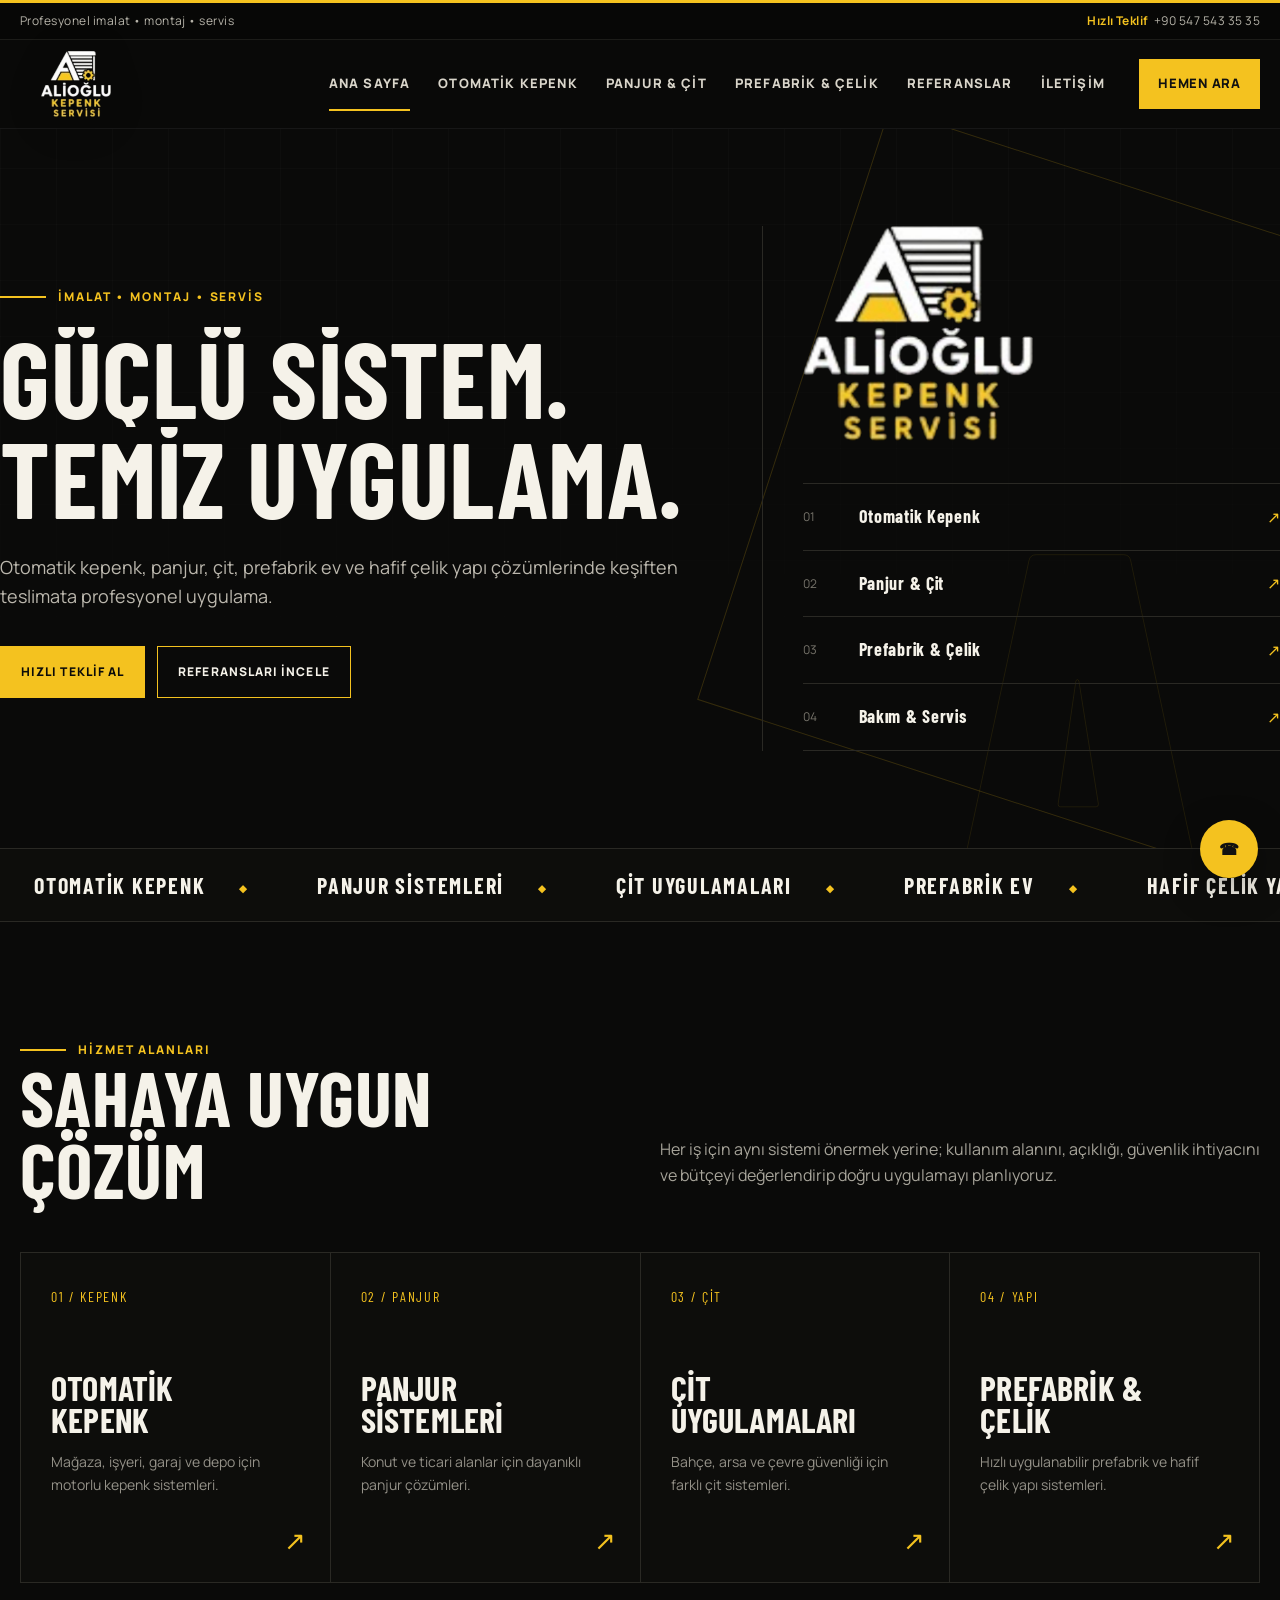
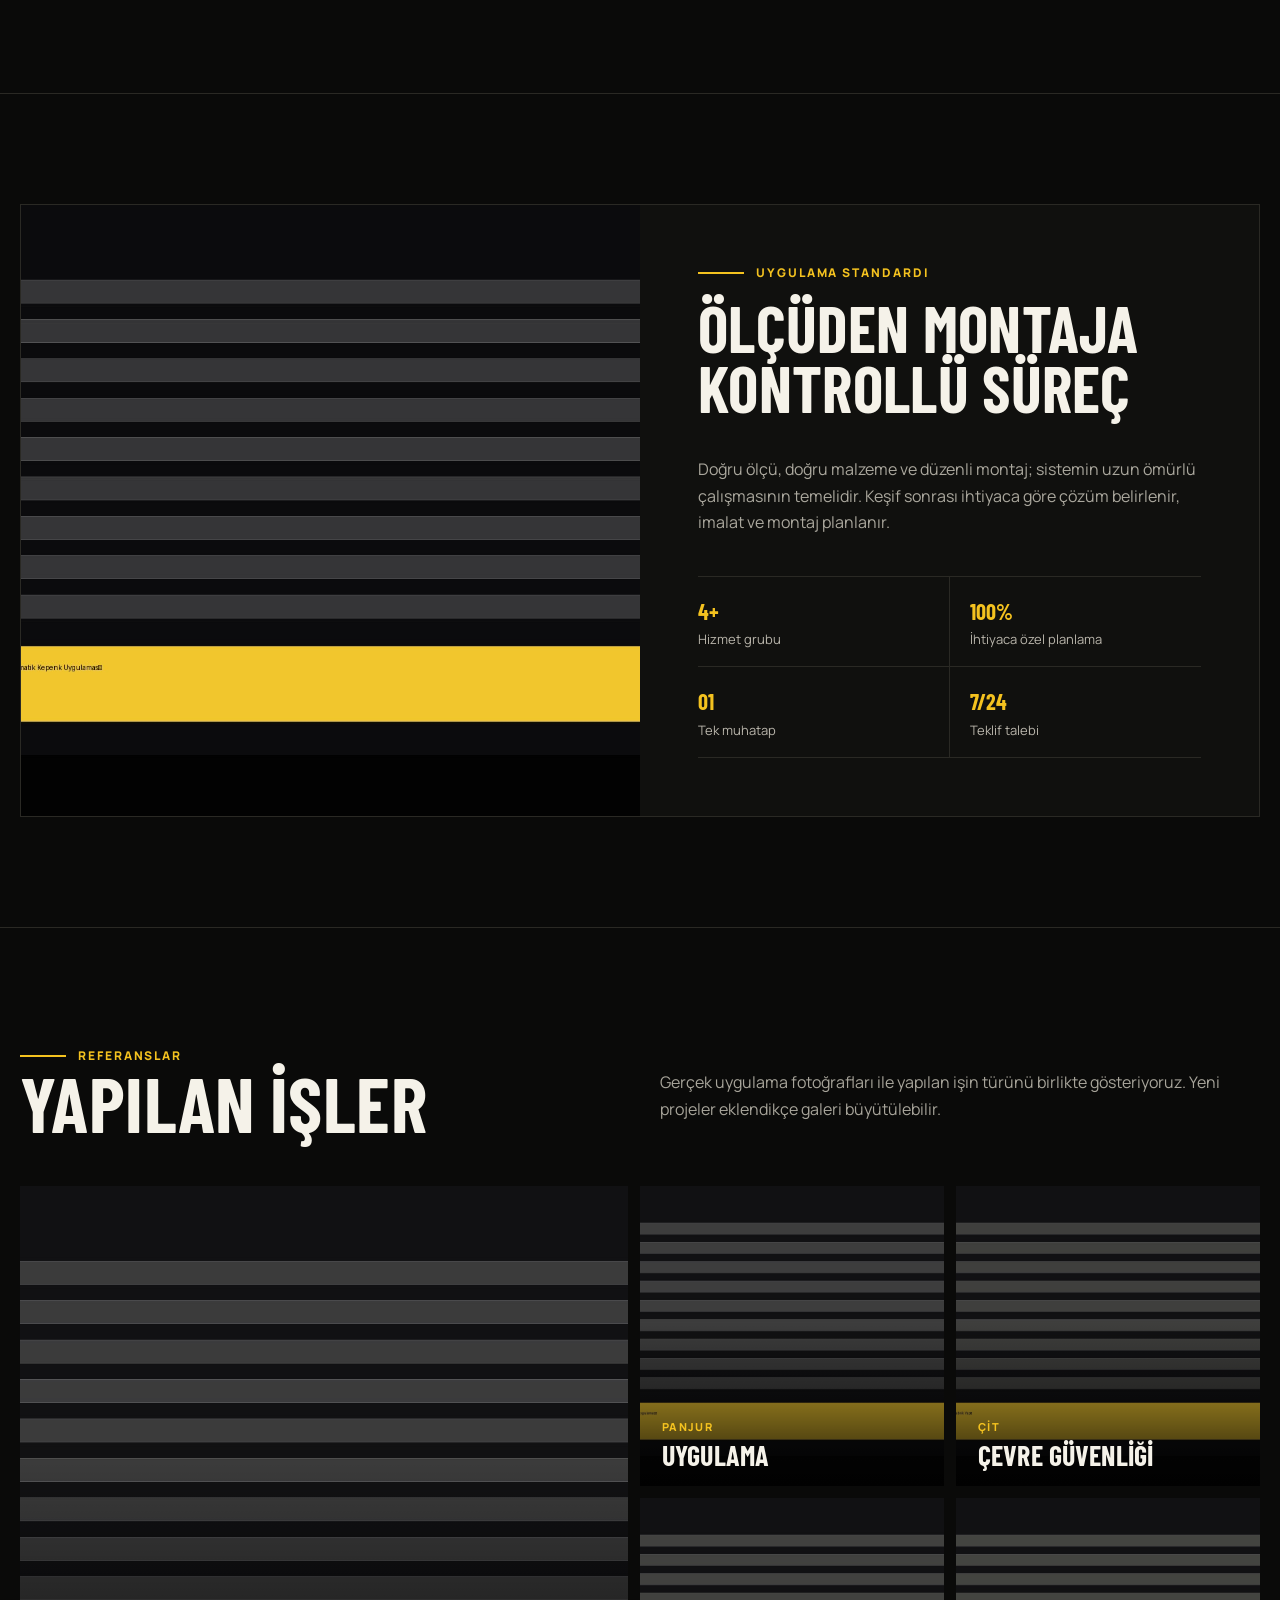
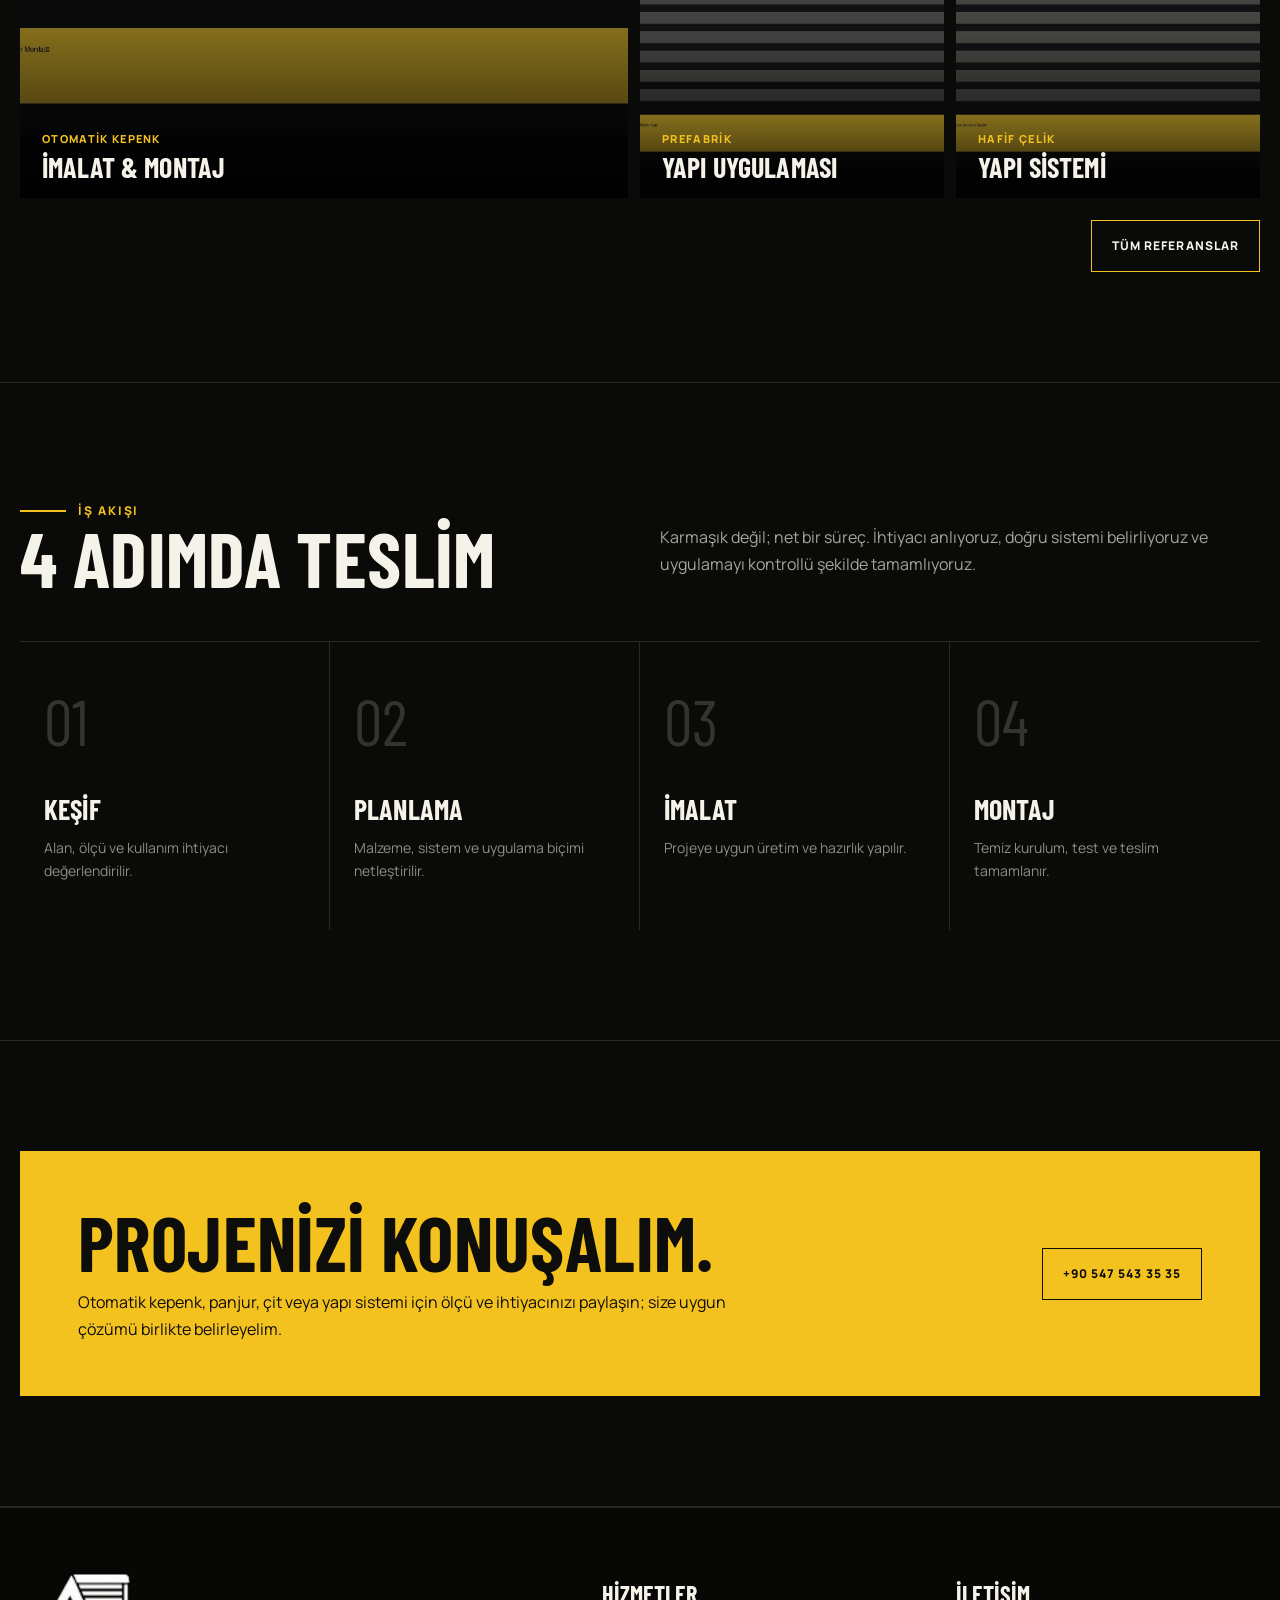
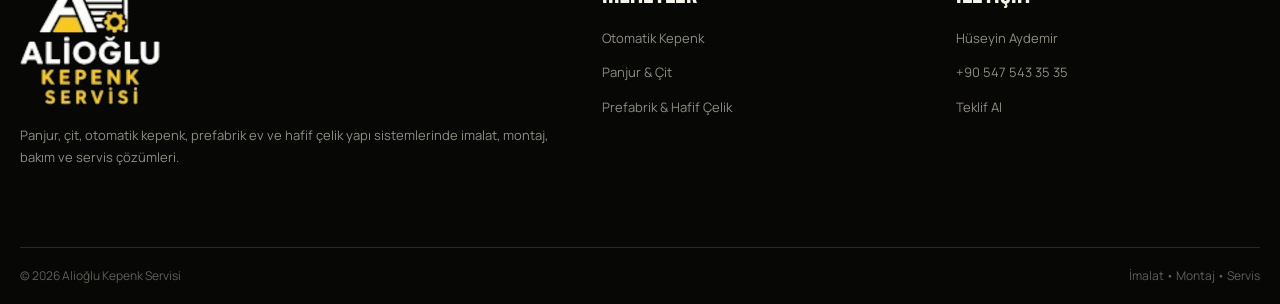
==== index.html @ 64240332 "Add files via upload" ====
<!doctype html><html lang="tr"><head><meta charset="utf-8"><meta name="viewport" content="width=device-width,initial-scale=1"><meta name="robots" content="index,follow,max-image-preview:large"><meta name="theme-color" content="#0a0a09"><link rel="stylesheet" href="assets/css/style.css"><title>Alioğlu Kepenk Servisi | Otomatik Kepenk, Panjur, Çit, Prefabrik & Çelik</title><meta name="description" content="Otomatik kepenk, panjur, çit, prefabrik ev ve hafif çelik yapı sistemlerinde imalat, montaj, servis ve bakım. Hızlı teklif: +90 547 543 35 35."><link rel="canonical" href="https://alanadiniz.com/"><script type="application/ld+json">{"@context":"https://schema.org","@type":"LocalBusiness","name":"Alioğlu Kepenk Servisi","telephone":"+90 547 543 35 35","founder":"Hüseyin Aydemir","url":"https://alanadiniz.com/","areaServed":"Türkiye","serviceType":["Otomatik kepenk imalat ve montaj","Panjur imalat ve montaj","Çit sistemleri","Prefabrik ev","Hafif çelik yapı sistemleri"]}</script></head><body><div class="topline"></div><div class="topbar"><div class="container"><span>Profesyonel imalat • montaj • servis</span><span><strong>Hızlı Teklif</strong> &nbsp;+90 547 543 35 35</span></div></div><header><div class="container nav"><a class="brand" href="index.html"><img src="assets/images/logo.png" alt="Alioğlu Kepenk Servisi"></a><nav class="navlinks"><a href="index.html">Ana Sayfa</a><a href="otomatik-kepenk.html">Otomatik Kepenk</a><a href="panjur-cit.html">Panjur & Çit</a><a href="prefabrik-celik.html">Prefabrik & Çelik</a><a href="referanslar.html">Referanslar</a><a href="iletisim.html">İletişim</a></nav><a class="nav-cta" href="tel:+905475433535">Hemen Ara</a><button class="menuBtn" aria-label="Menüyü aç">☰</button></div></header><main><section class="hero"><div class="big-a">A</div><div class="container hero-grid"><div><span class="kicker">İmalat • Montaj • Servis</span><h1><span class="line"><span>Güçlü Sistem.</span></span><span class="line"><span>Temiz Uygulama.</span></span></h1><p>Otomatik kepenk, panjur, çit, prefabrik ev ve hafif çelik yapı çözümlerinde keşiften teslimata profesyonel uygulama.</p><div class="hero-actions"><a class="btn primary" href="tel:+905475433535">Hızlı Teklif Al</a><a class="btn secondary" href="referanslar.html">Referansları İncele</a></div></div><aside class="hero-panel reveal-left"><img src="assets/images/logo.png" alt="Alioğlu Kepenk Servisi logo"><div class="service-line"><span>01</span><b>Otomatik Kepenk</b><i>↗</i></div><div class="service-line"><span>02</span><b>Panjur & Çit</b><i>↗</i></div><div class="service-line"><span>03</span><b>Prefabrik & Çelik</b><i>↗</i></div><div class="service-line"><span>04</span><b>Bakım & Servis</b><i>↗</i></div></aside></div></section><div class="marquee"><div class="marquee-track"><span>Otomatik Kepenk</span><span>Panjur Sistemleri</span><span>Çit Uygulamaları</span><span>Prefabrik Ev</span><span>Hafif Çelik Yapı</span><span>Montaj & Servis</span><span>Otomatik Kepenk</span><span>Panjur Sistemleri</span><span>Çit Uygulamaları</span><span>Prefabrik Ev</span><span>Hafif Çelik Yapı</span><span>Montaj & Servis</span></div></div>
<section class="section"><div class="container"><div class="section-head reveal"><div><span class="kicker">Hizmet Alanları</span><h2 class="section-title">Sahaya Uygun Çözüm</h2></div><p class="section-copy">Her iş için aynı sistemi önermek yerine; kullanım alanını, açıklığı, güvenlik ihtiyacını ve bütçeyi değerlendirip doğru uygulamayı planlıyoruz.</p></div><div class="services-grid reveal"><a class="service-card" href="otomatik-kepenk.html"><span class="idx">01 / KEPENK</span><h3>Otomatik Kepenk</h3><p>Mağaza, işyeri, garaj ve depo için motorlu kepenk sistemleri.</p><span class="arrow">↗</span></a><a class="service-card" href="panjur-cit.html"><span class="idx">02 / PANJUR</span><h3>Panjur Sistemleri</h3><p>Konut ve ticari alanlar için dayanıklı panjur çözümleri.</p><span class="arrow">↗</span></a><a class="service-card" href="panjur-cit.html"><span class="idx">03 / ÇİT</span><h3>Çit Uygulamaları</h3><p>Bahçe, arsa ve çevre güvenliği için farklı çit sistemleri.</p><span class="arrow">↗</span></a><a class="service-card" href="prefabrik-celik.html"><span class="idx">04 / YAPI</span><h3>Prefabrik & Çelik</h3><p>Hızlı uygulanabilir prefabrik ve hafif çelik yapı sistemleri.</p><span class="arrow">↗</span></a></div></div></section>
<section class="section"><div class="container"><div class="editorial reveal"><div class="media"><img src="assets/images/referans-1.jpg" alt="Otomatik kepenk uygulaması"></div><div class="copy"><span class="kicker">Uygulama Standardı</span><h2>Ölçüden Montaja Kontrollü Süreç</h2><p>Doğru ölçü, doğru malzeme ve düzenli montaj; sistemin uzun ömürlü çalışmasının temelidir. Keşif sonrası ihtiyaca göre çözüm belirlenir, imalat ve montaj planlanır.</p><div class="specs"><div class="spec"><b data-count="4" data-suffix="+">0</b>Hizmet grubu</div><div class="spec"><b data-count="100" data-suffix="%">0</b>İhtiyaca özel planlama</div><div class="spec"><b>01</b>Tek muhatap</div><div class="spec"><b>7/24</b>Teklif talebi</div></div></div></div></div></section>
<section class="section"><div class="container"><div class="section-head reveal"><div><span class="kicker">Referanslar</span><h2 class="section-title">Yapılan İşler</h2></div><p class="section-copy">Gerçek uygulama fotoğrafları ile yapılan işin türünü birlikte gösteriyoruz. Yeni projeler eklendikçe galeri büyütülebilir.</p></div><div class="refs reveal"><a class="ref" href="referanslar.html"><img src="assets/images/referans-2.jpg" alt="Kepenk montaj referansı"><div class="ref-meta"><small>Otomatik Kepenk</small><h3>İmalat & Montaj</h3></div></a><a class="ref" href="referanslar.html"><img src="assets/images/referans-3.jpg" alt="Panjur referansı"><div class="ref-meta"><small>Panjur</small><h3>Uygulama</h3></div></a><a class="ref" href="referanslar.html"><img src="assets/images/referans-4.jpg" alt="Çit referansı"><div class="ref-meta"><small>Çit</small><h3>Çevre Güvenliği</h3></div></a><a class="ref" href="referanslar.html"><img src="assets/images/referans-5.jpg" alt="Prefabrik referansı"><div class="ref-meta"><small>Prefabrik</small><h3>Yapı Uygulaması</h3></div></a><a class="ref" href="referanslar.html"><img src="assets/images/referans-6.jpg" alt="Hafif çelik referansı"><div class="ref-meta"><small>Hafif Çelik</small><h3>Yapı Sistemi</h3></div></a></div><div class="refs-all"><a class="btn secondary" href="referanslar.html">Tüm Referanslar</a></div></div></section>
<section class="section"><div class="container"><div class="section-head reveal"><div><span class="kicker">İş Akışı</span><h2 class="section-title">4 Adımda Teslim</h2></div><p class="section-copy">Karmaşık değil; net bir süreç. İhtiyacı anlıyoruz, doğru sistemi belirliyoruz ve uygulamayı kontrollü şekilde tamamlıyoruz.</p></div><div class="process reveal"><div class="step"><div class="no">01</div><h3>Keşif</h3><p>Alan, ölçü ve kullanım ihtiyacı değerlendirilir.</p></div><div class="step"><div class="no">02</div><h3>Planlama</h3><p>Malzeme, sistem ve uygulama biçimi netleştirilir.</p></div><div class="step"><div class="no">03</div><h3>İmalat</h3><p>Projeye uygun üretim ve hazırlık yapılır.</p></div><div class="step"><div class="no">04</div><h3>Montaj</h3><p>Temiz kurulum, test ve teslim tamamlanır.</p></div></div></div></section>
<section class="section"><div class="container"><div class="cta-band reveal"><div><h2>Projenizi Konuşalım.</h2><p>Otomatik kepenk, panjur, çit veya yapı sistemi için ölçü ve ihtiyacınızı paylaşın; size uygun çözümü birlikte belirleyelim.</p></div><a class="btn" href="tel:+905475433535">+90 547 543 35 35</a></div></div></section></main><a class="floating-call" href="tel:+905475433535" aria-label="Telefon et">☎</a><footer><div class="container footer-main"><div><img class="footer-logo" src="assets/images/logo.png" alt="Alioğlu Kepenk Servisi"><p>Panjur, çit, otomatik kepenk, prefabrik ev ve hafif çelik yapı sistemlerinde imalat, montaj, bakım ve servis çözümleri.</p></div><div><h4>Hizmetler</h4><p><a href="otomatik-kepenk.html">Otomatik Kepenk</a></p><p><a href="panjur-cit.html">Panjur & Çit</a></p><p><a href="prefabrik-celik.html">Prefabrik & Hafif Çelik</a></p></div><div><h4>İletişim</h4><p>Hüseyin Aydemir</p><p><a href="tel:+905475433535">+90 547 543 35 35</a></p><p><a href="iletisim.html">Teklif Al</a></p></div></div><div class="container copyright"><span>© 2026 Alioğlu Kepenk Servisi</span><span>İmalat • Montaj • Servis</span></div></footer><script src="assets/js/main.js"></script></body></html>
---- assets/css/style.css ----
@import url('https://fonts.googleapis.com/css2?family=Barlow+Condensed:wght@500;600;700;800&family=Manrope:wght@400;500;600;700;800&display=swap');
:root{--bg:#0a0a09;--bg2:#11110f;--card:#151513;--ink:#f5f2e9;--muted:#a7a49a;--line:#2a2924;--yellow:#f4c21f;--yellow2:#ffd64c;--max:1240px;--font:'Manrope',sans-serif;--display:'Barlow Condensed',sans-serif}
*{box-sizing:border-box}html{scroll-behavior:smooth}body{margin:0;background:var(--bg);color:var(--ink);font-family:var(--font);line-height:1.65;overflow-x:hidden}body:before{content:"";position:fixed;inset:0;pointer-events:none;z-index:-2;background-image:linear-gradient(rgba(255,255,255,.025) 1px,transparent 1px),linear-gradient(90deg,rgba(255,255,255,.025) 1px,transparent 1px);background-size:56px 56px;mask-image:linear-gradient(to bottom,black,transparent 85%)}
a{color:inherit;text-decoration:none}img{display:block;max-width:100%}.container{width:min(var(--max),calc(100% - 40px));margin:auto}.topline{height:3px;background:var(--yellow)}.topbar{background:#070706;border-bottom:1px solid #1c1c19;color:#b7b4aa;font-size:12px;letter-spacing:.04em}.topbar .container{display:flex;justify-content:space-between;gap:20px;padding:8px 0}.topbar strong{color:var(--yellow)}
header{position:sticky;top:0;z-index:50;background:rgba(10,10,9,.94);backdrop-filter:blur(14px);border-bottom:1px solid rgba(255,255,255,.06)}.nav{height:88px;display:flex;align-items:center;gap:34px}.brand{margin-right:auto}.brand img{width:112px;height:66px;object-fit:contain;filter:drop-shadow(0 8px 18px rgba(0,0,0,.35))}.navlinks{display:flex;align-items:center;gap:28px}.navlinks a{font-size:13px;font-weight:800;text-transform:uppercase;letter-spacing:.09em;color:#d9d5ca;position:relative;padding:34px 0}.navlinks a:after{content:"";position:absolute;left:0;right:100%;bottom:18px;height:2px;background:var(--yellow);transition:.25s}.navlinks a:hover:after,.navlinks a.active:after{right:0}.nav-cta{border:1px solid var(--yellow);color:#111;background:var(--yellow);padding:13px 18px;font-weight:800;font-size:13px;letter-spacing:.06em;text-transform:uppercase;transition:.25s}.nav-cta:hover{background:transparent;color:var(--yellow)}.menuBtn{display:none;border:1px solid #34332e;background:#111;color:white;width:44px;height:44px;font-size:22px}
.hero{position:relative;min-height:720px;display:flex;align-items:center;border-bottom:1px solid var(--line);overflow:hidden}.hero:after{content:"";position:absolute;right:-120px;top:60px;width:620px;height:620px;border:1px solid rgba(244,194,31,.18);transform:rotate(18deg);z-index:-1}.hero .big-a{position:absolute;right:5%;bottom:-70px;font-family:var(--display);font-size:min(42vw,620px);font-weight:800;line-height:.75;color:transparent;-webkit-text-stroke:1px rgba(244,194,31,.09);z-index:-2;user-select:none}.hero-grid{display:grid;grid-template-columns:1.15fr .85fr;gap:60px;align-items:center;width:100%;padding:92px 0}.kicker{display:inline-flex;align-items:center;gap:12px;color:var(--yellow);font-size:12px;font-weight:800;text-transform:uppercase;letter-spacing:.16em}.kicker:before{content:"";width:46px;height:2px;background:var(--yellow)}h1,h2,h3{font-family:var(--display);text-transform:uppercase;margin:0;line-height:.94;letter-spacing:.005em}h1{font-size:clamp(64px,8.3vw,124px);max-width:900px;margin:20px 0 26px}.hero p{max-width:720px;color:#bbb7ad;font-size:18px;margin:0}.hero-actions{display:flex;gap:12px;flex-wrap:wrap;margin-top:34px}.btn{display:inline-flex;align-items:center;justify-content:center;gap:10px;padding:15px 20px;border:1px solid var(--yellow);font-size:12px;font-weight:800;letter-spacing:.09em;text-transform:uppercase;transition:.25s}.btn.primary{background:var(--yellow);color:#0b0b09}.btn.primary:hover{background:var(--yellow2);transform:translateY(-2px)}.btn.secondary:hover{background:#1b1b18}.hero-panel{border-left:1px solid var(--line);padding-left:40px}.hero-panel img{width:230px;margin-bottom:42px}.service-line{display:grid;grid-template-columns:42px 1fr auto;align-items:center;gap:14px;padding:18px 0;border-top:1px solid var(--line)}.service-line:last-child{border-bottom:1px solid var(--line)}.service-line b{font-family:var(--display);font-size:18px;letter-spacing:.04em}.service-line span{color:#77746b;font-size:12px}.service-line i{font-style:normal;color:var(--yellow)}
.marquee{overflow:hidden;border-bottom:1px solid var(--line);background:#0d0d0b}.marquee-track{display:flex;width:max-content;animation:marquee 28s linear infinite}.marquee span{font-family:var(--display);font-size:22px;font-weight:700;text-transform:uppercase;letter-spacing:.08em;padding:18px 34px;white-space:nowrap}.marquee span:after{content:"◆";color:var(--yellow);margin-left:34px;font-size:10px;vertical-align:middle}@keyframes marquee{to{transform:translateX(-50%)}}
.section{padding:110px 0;border-bottom:1px solid var(--line)}.section-head{display:grid;grid-template-columns:.8fr 1.2fr;gap:40px;align-items:end;margin-bottom:48px}.section-title{font-size:clamp(48px,6vw,82px)}.section-copy{color:var(--muted);max-width:600px;margin-left:auto}.services-grid{display:grid;grid-template-columns:repeat(4,1fr);border-top:1px solid var(--line);border-left:1px solid var(--line)}.service-card{min-height:330px;padding:30px;border-right:1px solid var(--line);border-bottom:1px solid var(--line);position:relative;overflow:hidden;transition:.28s;background:#0d0d0b}.service-card:hover{background:#12120f}.service-card .idx{font-family:var(--display);font-size:14px;color:var(--yellow);letter-spacing:.12em}.service-card h3{font-size:34px;margin-top:62px;max-width:220px}.service-card p{color:#949188;font-size:14px}.service-card .arrow{position:absolute;right:24px;bottom:20px;font-size:26px;color:var(--yellow);transition:.25s}.service-card:hover .arrow{transform:translate(5px,-5px)}
.editorial{display:grid;grid-template-columns:1fr 1fr;gap:0;border:1px solid var(--line)}.editorial .media{min-height:560px;position:relative;overflow:hidden}.editorial .media img{width:100%;height:100%;object-fit:cover;filter:grayscale(.15) contrast(1.05);transition:.6s}.editorial:hover .media img{transform:scale(1.025)}.editorial .copy{padding:58px;display:flex;flex-direction:column;justify-content:center;background:#10100e}.editorial .copy h2{font-size:clamp(48px,5vw,76px);margin:15px 0 22px}.editorial .copy p{color:#aaa79d}.specs{display:grid;grid-template-columns:1fr 1fr;gap:0;border-top:1px solid var(--line);margin-top:24px}.spec{padding:16px 0;border-bottom:1px solid var(--line);font-size:13px;color:#b9b5ab}.spec:nth-child(odd){border-right:1px solid var(--line);padding-right:20px}.spec:nth-child(even){padding-left:20px}.spec b{color:var(--yellow);display:block;font-family:var(--display);font-size:22px}
.refs{display:grid;grid-template-columns:2fr 1fr 1fr;grid-template-rows:300px 300px;gap:12px}.ref{position:relative;overflow:hidden;background:#151513}.ref:first-child{grid-row:1/3}.ref img{width:100%;height:100%;object-fit:cover;transition:.6s;filter:saturate(.85)}.ref:hover img{transform:scale(1.04)}.ref:after{content:"";position:absolute;inset:45% 0 0;background:linear-gradient(transparent,rgba(0,0,0,.88))}.ref-meta{position:absolute;left:22px;right:22px;bottom:18px;z-index:2}.ref-meta small{color:var(--yellow);font-size:11px;font-weight:800;letter-spacing:.12em;text-transform:uppercase}.ref-meta h3{font-size:28px;margin-top:4px}.refs-all{margin-top:22px;display:flex;justify-content:flex-end}.process{display:grid;grid-template-columns:repeat(4,1fr);border-top:1px solid var(--line)}.step{padding:26px 24px 34px;border-right:1px solid var(--line)}.step:last-child{border-right:0}.step .no{font-family:var(--display);font-size:64px;color:#34332e}.step h3{font-size:28px;margin:22px 0 10px}.step p{color:#8f8c83;font-size:14px}.cta-band{display:grid;grid-template-columns:1.3fr .7fr;gap:30px;align-items:center;background:var(--yellow);color:#0d0d0b;padding:54px 58px}.cta-band h2{font-size:clamp(48px,6vw,82px)}.cta-band p{margin:12px 0 0;max-width:680px}.cta-band .btn{justify-self:end;border-color:#0d0d0b}
.page-hero{padding:100px 0 70px;border-bottom:1px solid var(--line);position:relative;overflow:hidden}.page-hero:after{content:"";position:absolute;width:380px;height:380px;border:1px solid rgba(244,194,31,.18);right:-80px;top:-120px;transform:rotate(25deg)}.breadcrumbs{font-size:12px;color:#76736a;text-transform:uppercase;letter-spacing:.1em}.breadcrumbs span{color:var(--yellow)}.page-hero h1{font-size:clamp(58px,8vw,110px);margin:20px 0}.page-hero p{max-width:780px;color:#aaa69c;font-size:18px}.content-grid{display:grid;grid-template-columns:.7fr 1.3fr;gap:70px}.side-title{position:sticky;top:130px;align-self:start}.side-title h2{font-size:54px}.article h2{font-size:48px;margin:0 0 16px}.article h3{font-size:30px;margin:42px 0 10px}.article p,.article li{color:#aaa69c}.article ul{padding-left:20px}.feature-grid{display:grid;grid-template-columns:repeat(3,1fr);gap:12px;margin-top:34px}.feature{border:1px solid var(--line);padding:24px;min-height:180px;background:#0f0f0d}.feature b{display:block;font-family:var(--display);font-size:28px;margin-bottom:10px}.feature span{color:#939087;font-size:14px}.faq{border-top:1px solid var(--line);margin-top:42px}.faq details{border-bottom:1px solid var(--line);padding:18px 0}.faq summary{cursor:pointer;font-weight:800}.faq p{margin-bottom:4px}.gallery-grid{display:grid;grid-template-columns:repeat(3,1fr);gap:14px}.gallery-card{border:1px solid var(--line);background:#10100e}.gallery-card img{width:100%;aspect-ratio:4/3;object-fit:cover}.gallery-card .gbody{padding:20px}.gallery-card h3{font-size:28px}.gallery-card p{color:#96938a;font-size:13px;margin-bottom:0}.contact-grid{display:grid;grid-template-columns:.8fr 1.2fr;gap:28px}.contact-box{border:1px solid var(--line);padding:34px;background:#10100e}.contact-box h2{font-size:44px}.contact-item{padding:18px 0;border-bottom:1px solid var(--line)}.contact-item small{display:block;color:#747168;text-transform:uppercase;letter-spacing:.08em}.contact-item b{font-size:18px}.form{display:grid;grid-template-columns:1fr 1fr;gap:12px}.form input,.form select,.form textarea{width:100%;background:#0a0a09;border:1px solid #34332e;color:white;padding:15px 16px;font:inherit;outline:none}.form input:focus,.form select:focus,.form textarea:focus{border-color:var(--yellow)}.form textarea{min-height:180px;grid-column:1/-1}.form .full{grid-column:1/-1}
footer{background:#070706;border-top:1px solid var(--line)}.footer-main{display:grid;grid-template-columns:1.4fr .8fr .8fr;gap:50px;padding:66px 0}.footer-logo{width:140px;margin-bottom:20px}.footer-main p,.footer-main a{color:#8f8c83;font-size:13px}.footer-main h4{font-family:var(--display);font-size:24px;text-transform:uppercase;margin:0 0 14px}.copyright{border-top:1px solid var(--line);padding:18px 0;color:#625f58;font-size:12px;display:flex;justify-content:space-between;gap:20px}.floating-call{position:fixed;right:22px;bottom:22px;z-index:45;width:58px;height:58px;border-radius:50%;background:var(--yellow);display:grid;place-items:center;color:#111;font-weight:900;box-shadow:0 12px 36px rgba(0,0,0,.35);transition:.25s}.floating-call:hover{transform:scale(1.06)}
.reveal{opacity:0;transform:translateY(28px);transition:opacity .7s ease,transform .7s ease}.reveal.in{opacity:1;transform:none}.reveal-left{opacity:0;transform:translateX(-28px);transition:opacity .8s ease,transform .8s ease}.reveal-left.in{opacity:1;transform:none}.hero h1 .line{display:block;overflow:hidden}.hero h1 .line span{display:block;transform:translateY(110%);animation:titleIn .8s cubic-bezier(.2,.75,.25,1) forwards}.hero h1 .line:nth-child(2) span{animation-delay:.12s}@keyframes titleIn{to{transform:none}}.hero .kicker,.hero p,.hero-actions{opacity:0;animation:fadeUp .7s ease forwards}.hero .kicker{animation-delay:.18s}.hero p{animation-delay:.35s}.hero-actions{animation-delay:.48s}@keyframes fadeUp{from{opacity:0;transform:translateY(15px)}to{opacity:1;transform:none}}
@media(max-width:1000px){.navlinks{display:none;position:absolute;left:20px;right:20px;top:88px;background:#0d0d0c;border:1px solid var(--line);padding:16px;flex-direction:column;align-items:stretch;gap:0}.navlinks.open{display:flex}.navlinks a{padding:14px 4px}.navlinks a:after{bottom:8px}.menuBtn{display:block}.nav-cta{display:none}.hero-grid,.section-head,.content-grid,.contact-grid{grid-template-columns:1fr}.hero-panel{border-left:0;border-top:1px solid var(--line);padding:35px 0 0}.services-grid{grid-template-columns:repeat(2,1fr)}.editorial{grid-template-columns:1fr}.editorial .media{min-height:420px}.refs{grid-template-columns:1fr 1fr;grid-template-rows:360px 280px 280px}.ref:first-child{grid-column:1/3;grid-row:auto}.process{grid-template-columns:1fr 1fr}.cta-band{grid-template-columns:1fr}.cta-band .btn{justify-self:start}.feature-grid,.gallery-grid{grid-template-columns:1fr 1fr}.side-title{position:static}.footer-main{grid-template-columns:1fr 1fr}}
@media(max-width:640px){.container{width:min(var(--max),calc(100% - 28px))}.topbar .container{flex-direction:column;gap:2px}.nav{height:76px}.brand img{width:92px;height:56px}.navlinks{top:76px}.hero{min-height:auto}.hero-grid{padding:70px 0}.hero h1{font-size:60px}.hero-panel img{width:180px}.section{padding:76px 0}.section-title,.side-title h2{font-size:48px}.services-grid,.process,.feature-grid,.gallery-grid,.footer-main{grid-template-columns:1fr}.service-card{min-height:260px}.editorial .copy{padding:34px 24px}.editorial .media{min-height:320px}.refs{display:grid;grid-template-columns:1fr;grid-template-rows:none}.ref:first-child{grid-column:auto}.ref{height:300px}.cta-band{padding:38px 24px}.page-hero{padding:70px 0 50px}.page-hero h1{font-size:58px}.form{grid-template-columns:1fr}.form textarea,.form .full{grid-column:auto}.copyright{flex-direction:column}.specs{grid-template-columns:1fr}.spec:nth-child(odd){border-right:0}.spec:nth-child(even){padding-left:0}.floating-call{right:14px;bottom:14px}}
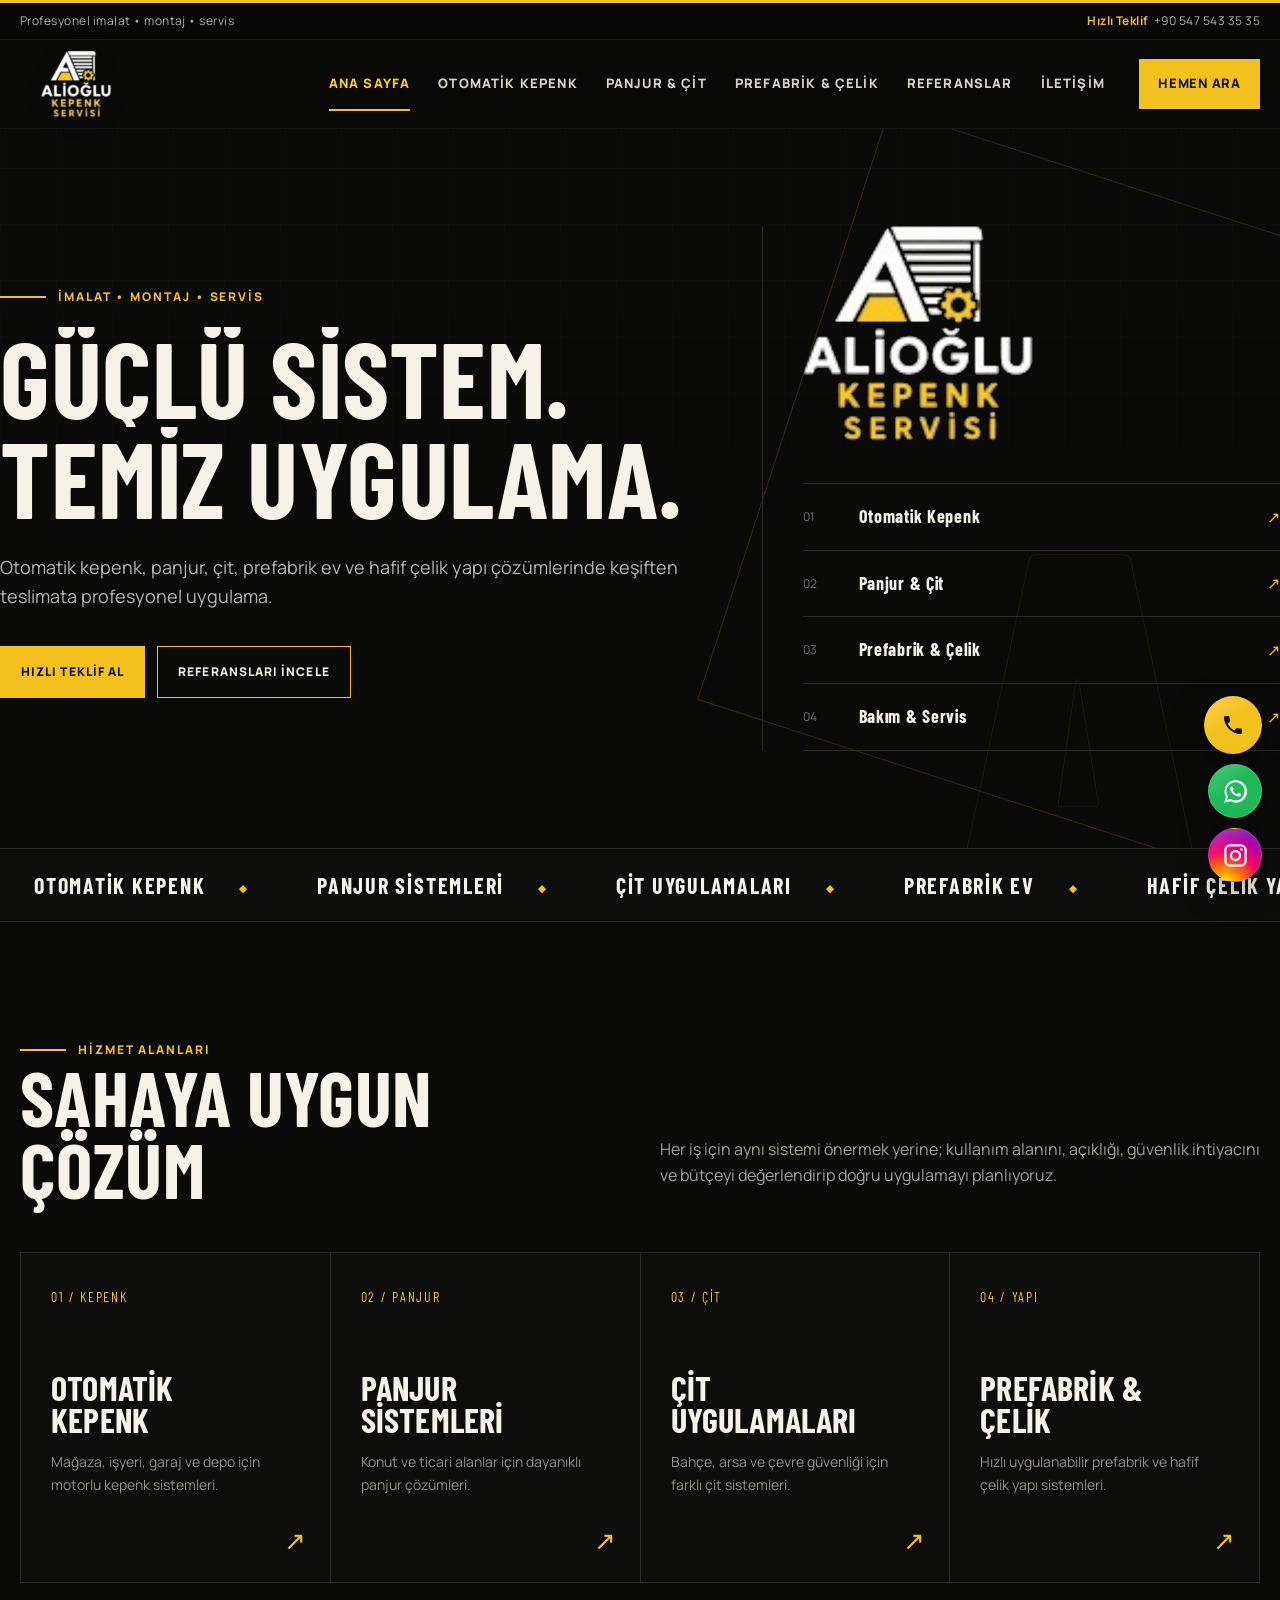
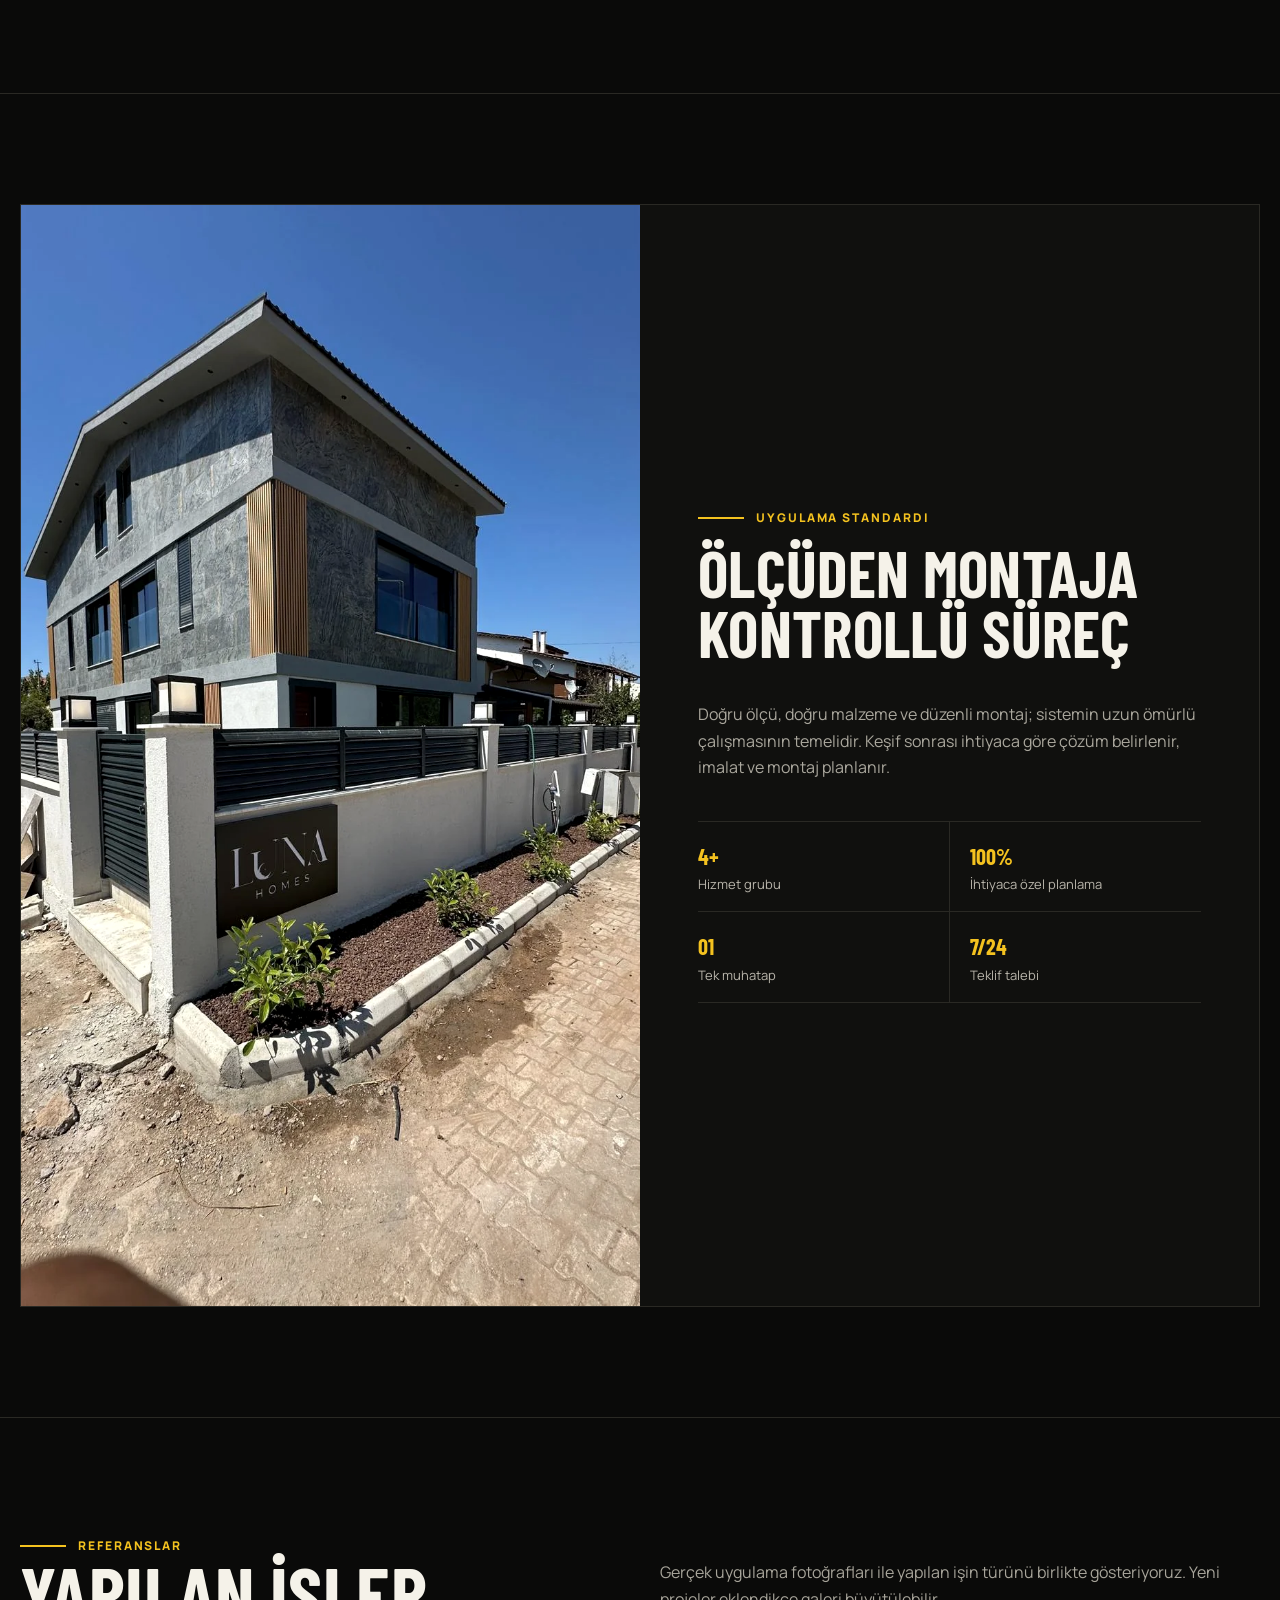
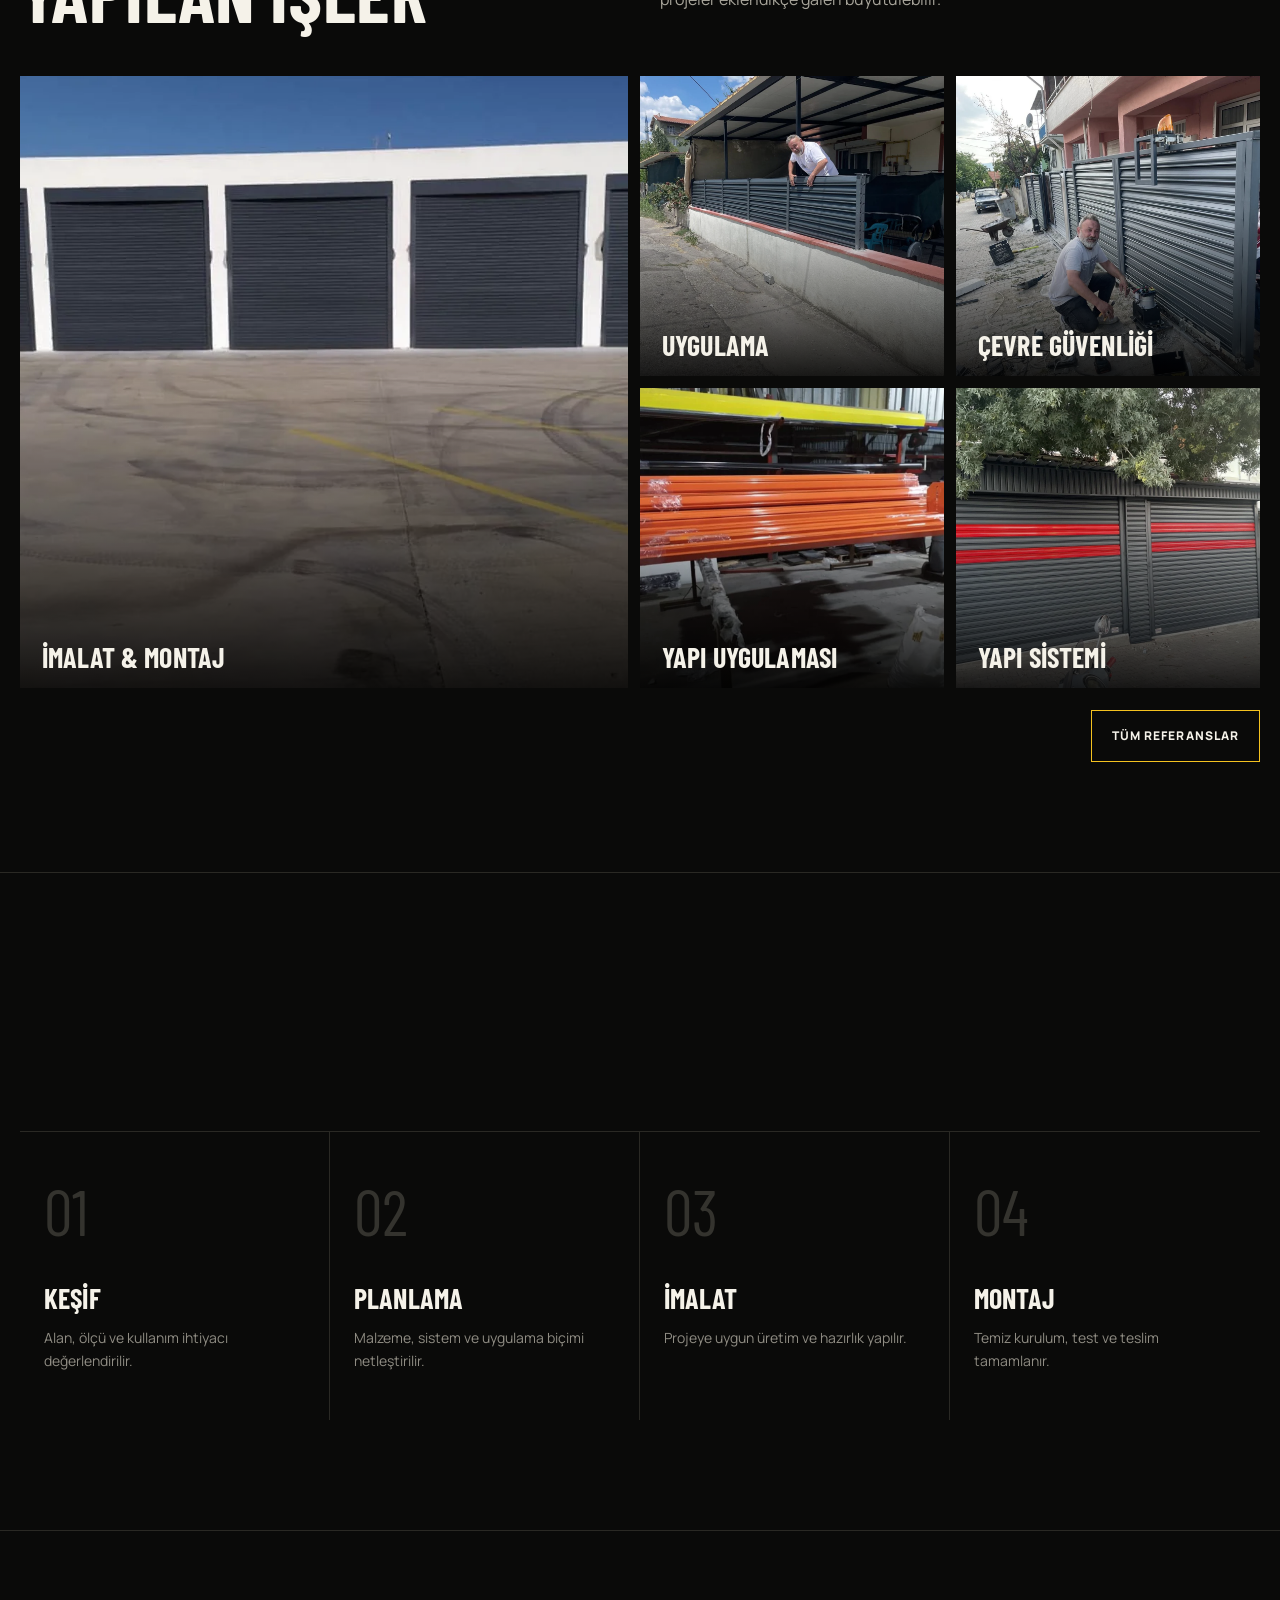
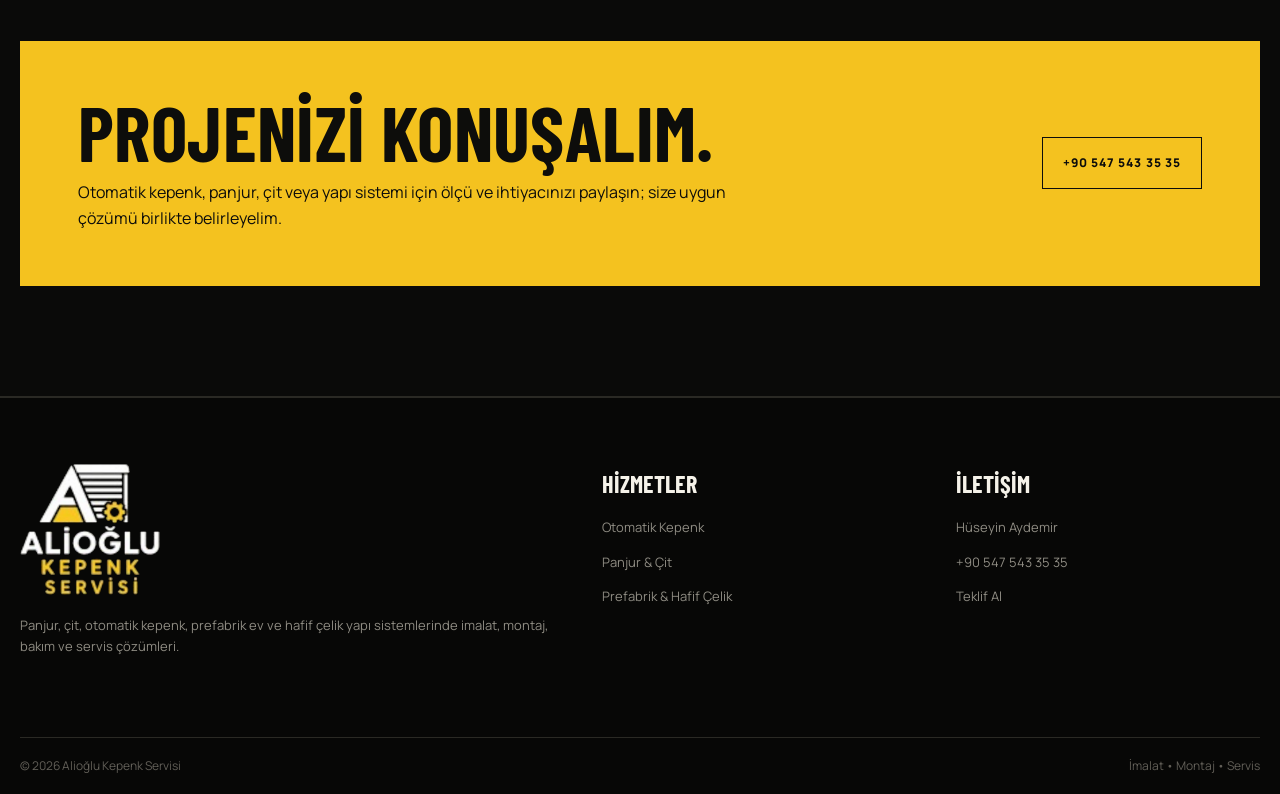
==== commit 5768abc3: "Add files via upload" ====
--- a/index.html
+++ b/index.html
@@ -1,6 +1,9 @@
-<!doctype html><html lang="tr"><head><meta charset="utf-8"><meta name="viewport" content="width=device-width,initial-scale=1"><meta name="robots" content="index,follow,max-image-preview:large"><meta name="theme-color" content="#0a0a09"><link rel="stylesheet" href="assets/css/style.css"><title>Alioğlu Kepenk Servisi | Otomatik Kepenk, Panjur, Çit, Prefabrik & Çelik</title><meta name="description" content="Otomatik kepenk, panjur, çit, prefabrik ev ve hafif çelik yapı sistemlerinde imalat, montaj, servis ve bakım. Hızlı teklif: +90 547 543 35 35."><link rel="canonical" href="https://alanadiniz.com/"><script type="application/ld+json">{"@context":"https://schema.org","@type":"LocalBusiness","name":"Alioğlu Kepenk Servisi","telephone":"+90 547 543 35 35","founder":"Hüseyin Aydemir","url":"https://alanadiniz.com/","areaServed":"Türkiye","serviceType":["Otomatik kepenk imalat ve montaj","Panjur imalat ve montaj","Çit sistemleri","Prefabrik ev","Hafif çelik yapı sistemleri"]}</script></head><body><div class="topline"></div><div class="topbar"><div class="container"><span>Profesyonel imalat • montaj • servis</span><span><strong>Hızlı Teklif</strong> &nbsp;+90 547 543 35 35</span></div></div><header><div class="container nav"><a class="brand" href="index.html"><img src="assets/images/logo.png" alt="Alioğlu Kepenk Servisi"></a><nav class="navlinks"><a href="index.html">Ana Sayfa</a><a href="otomatik-kepenk.html">Otomatik Kepenk</a><a href="panjur-cit.html">Panjur & Çit</a><a href="prefabrik-celik.html">Prefabrik & Çelik</a><a href="referanslar.html">Referanslar</a><a href="iletisim.html">İletişim</a></nav><a class="nav-cta" href="tel:+905475433535">Hemen Ara</a><button class="menuBtn" aria-label="Menüyü aç">☰</button></div></header><main><section class="hero"><div class="big-a">A</div><div class="container hero-grid"><div><span class="kicker">İmalat • Montaj • Servis</span><h1><span class="line"><span>Güçlü Sistem.</span></span><span class="line"><span>Temiz Uygulama.</span></span></h1><p>Otomatik kepenk, panjur, çit, prefabrik ev ve hafif çelik yapı çözümlerinde keşiften teslimata profesyonel uygulama.</p><div class="hero-actions"><a class="btn primary" href="tel:+905475433535">Hızlı Teklif Al</a><a class="btn secondary" href="referanslar.html">Referansları İncele</a></div></div><aside class="hero-panel reveal-left"><img src="assets/images/logo.png" alt="Alioğlu Kepenk Servisi logo"><div class="service-line"><span>01</span><b>Otomatik Kepenk</b><i>↗</i></div><div class="service-line"><span>02</span><b>Panjur & Çit</b><i>↗</i></div><div class="service-line"><span>03</span><b>Prefabrik & Çelik</b><i>↗</i></div><div class="service-line"><span>04</span><b>Bakım & Servis</b><i>↗</i></div></aside></div></section><div class="marquee"><div class="marquee-track"><span>Otomatik Kepenk</span><span>Panjur Sistemleri</span><span>Çit Uygulamaları</span><span>Prefabrik Ev</span><span>Hafif Çelik Yapı</span><span>Montaj & Servis</span><span>Otomatik Kepenk</span><span>Panjur Sistemleri</span><span>Çit Uygulamaları</span><span>Prefabrik Ev</span><span>Hafif Çelik Yapı</span><span>Montaj & Servis</span></div></div>
+<!doctype html><html lang="tr"><head><meta charset="utf-8"><meta name="viewport" content="width=device-width,initial-scale=1,maximum-scale=1,user-scalable=no,viewport-fit=cover"><meta name="robots" content="index,follow,max-image-preview:large"><meta name="theme-color" content="#0a0a09"><link rel="stylesheet" href="assets/css/style.css"><title>Alioğlu Kepenk Servisi | Otomatik Kepenk, Panjur, Çit, Prefabrik & Çelik</title><meta name="description" content="Otomatik kepenk, panjur, çit, prefabrik ev ve hafif çelik yapı sistemlerinde imalat, montaj, servis ve bakım. Hızlı teklif: +90 547 543 35 35."><link rel="canonical" href="https://alanadiniz.com/"><script type="application/ld+json">{"@context":"https://schema.org","@type":"LocalBusiness","name":"Alioğlu Kepenk Servisi","telephone":"+90 547 543 35 35","founder":"Hüseyin Aydemir","url":"https://alanadiniz.com/","areaServed":"Türkiye","serviceType":["Otomatik kepenk imalat ve montaj","Panjur imalat ve montaj","Çit sistemleri","Prefabrik ev","Hafif çelik yapı sistemleri"]}</script></head><body><div class="topline"></div><div class="topbar"><div class="container"><span>Profesyonel imalat • montaj • servis</span><span><strong>Hızlı Teklif</strong> &nbsp;+90 547 543 35 35</span></div></div><header><div class="container nav"><a class="brand" href="index.html"><img src="assets/images/logo.png" alt="Alioğlu Kepenk Servisi"></a><nav class="navlinks"><a href="index.html">Ana Sayfa</a><a href="otomatik-kepenk.html">Otomatik Kepenk</a><a href="panjur-cit.html">Panjur & Çit</a><a href="prefabrik-celik.html">Prefabrik & Çelik</a><a href="referanslar.html">Referanslar</a><a href="iletisim.html">İletişim</a></nav><a class="nav-cta" href="tel:+905475433535">Hemen Ara</a><button class="menuBtn" aria-label="Menüyü aç" aria-expanded="false"><span class="bar"></span><span class="bar"></span><span class="bar"></span></button></div></header><main><section class="hero"><div class="big-a">A</div><div class="container hero-grid"><div><span class="kicker">İmalat • Montaj • Servis</span><h1><span class="line"><span>Güçlü Sistem.</span></span><span class="line"><span>Temiz Uygulama.</span></span></h1><p>Otomatik kepenk, panjur, çit, prefabrik ev ve hafif çelik yapı çözümlerinde keşiften teslimata profesyonel uygulama.</p><div class="hero-actions"><a class="btn primary" href="tel:+905475433535">Hızlı Teklif Al</a><a class="btn secondary" href="referanslar.html">Referansları İncele</a></div></div><aside class="hero-panel reveal-left"><img src="assets/images/logo.png" alt="Alioğlu Kepenk Servisi logo"><div class="service-line"><span>01</span><b>Otomatik Kepenk</b><i>↗</i></div><div class="service-line"><span>02</span><b>Panjur & Çit</b><i>↗</i></div><div class="service-line"><span>03</span><b>Prefabrik & Çelik</b><i>↗</i></div><div class="service-line"><span>04</span><b>Bakım & Servis</b><i>↗</i></div></aside></div></section><div class="marquee"><div class="marquee-track"><span>Otomatik Kepenk</span><span>Panjur Sistemleri</span><span>Çit Uygulamaları</span><span>Prefabrik Ev</span><span>Hafif Çelik Yapı</span><span>Montaj & Servis</span><span>Otomatik Kepenk</span><span>Panjur Sistemleri</span><span>Çit Uygulamaları</span><span>Prefabrik Ev</span><span>Hafif Çelik Yapı</span><span>Montaj & Servis</span></div></div>
 <section class="section"><div class="container"><div class="section-head reveal"><div><span class="kicker">Hizmet Alanları</span><h2 class="section-title">Sahaya Uygun Çözüm</h2></div><p class="section-copy">Her iş için aynı sistemi önermek yerine; kullanım alanını, açıklığı, güvenlik ihtiyacını ve bütçeyi değerlendirip doğru uygulamayı planlıyoruz.</p></div><div class="services-grid reveal"><a class="service-card" href="otomatik-kepenk.html"><span class="idx">01 / KEPENK</span><h3>Otomatik Kepenk</h3><p>Mağaza, işyeri, garaj ve depo için motorlu kepenk sistemleri.</p><span class="arrow">↗</span></a><a class="service-card" href="panjur-cit.html"><span class="idx">02 / PANJUR</span><h3>Panjur Sistemleri</h3><p>Konut ve ticari alanlar için dayanıklı panjur çözümleri.</p><span class="arrow">↗</span></a><a class="service-card" href="panjur-cit.html"><span class="idx">03 / ÇİT</span><h3>Çit Uygulamaları</h3><p>Bahçe, arsa ve çevre güvenliği için farklı çit sistemleri.</p><span class="arrow">↗</span></a><a class="service-card" href="prefabrik-celik.html"><span class="idx">04 / YAPI</span><h3>Prefabrik & Çelik</h3><p>Hızlı uygulanabilir prefabrik ve hafif çelik yapı sistemleri.</p><span class="arrow">↗</span></a></div></div></section>
-<section class="section"><div class="container"><div class="editorial reveal"><div class="media"><img src="assets/images/referans-1.jpg" alt="Otomatik kepenk uygulaması"></div><div class="copy"><span class="kicker">Uygulama Standardı</span><h2>Ölçüden Montaja Kontrollü Süreç</h2><p>Doğru ölçü, doğru malzeme ve düzenli montaj; sistemin uzun ömürlü çalışmasının temelidir. Keşif sonrası ihtiyaca göre çözüm belirlenir, imalat ve montaj planlanır.</p><div class="specs"><div class="spec"><b data-count="4" data-suffix="+">0</b>Hizmet grubu</div><div class="spec"><b data-count="100" data-suffix="%">0</b>İhtiyaca özel planlama</div><div class="spec"><b>01</b>Tek muhatap</div><div class="spec"><b>7/24</b>Teklif talebi</div></div></div></div></div></section>
-<section class="section"><div class="container"><div class="section-head reveal"><div><span class="kicker">Referanslar</span><h2 class="section-title">Yapılan İşler</h2></div><p class="section-copy">Gerçek uygulama fotoğrafları ile yapılan işin türünü birlikte gösteriyoruz. Yeni projeler eklendikçe galeri büyütülebilir.</p></div><div class="refs reveal"><a class="ref" href="referanslar.html"><img src="assets/images/referans-2.jpg" alt="Kepenk montaj referansı"><div class="ref-meta"><small>Otomatik Kepenk</small><h3>İmalat & Montaj</h3></div></a><a class="ref" href="referanslar.html"><img src="assets/images/referans-3.jpg" alt="Panjur referansı"><div class="ref-meta"><small>Panjur</small><h3>Uygulama</h3></div></a><a class="ref" href="referanslar.html"><img src="assets/images/referans-4.jpg" alt="Çit referansı"><div class="ref-meta"><small>Çit</small><h3>Çevre Güvenliği</h3></div></a><a class="ref" href="referanslar.html"><img src="assets/images/referans-5.jpg" alt="Prefabrik referansı"><div class="ref-meta"><small>Prefabrik</small><h3>Yapı Uygulaması</h3></div></a><a class="ref" href="referanslar.html"><img src="assets/images/referans-6.jpg" alt="Hafif çelik referansı"><div class="ref-meta"><small>Hafif Çelik</small><h3>Yapı Sistemi</h3></div></a></div><div class="refs-all"><a class="btn secondary" href="referanslar.html">Tüm Referanslar</a></div></div></section>
+<section class="section"><div class="container"><div class="editorial reveal"><div class="media"><img src="assets/images/uygulama-standardi.webp" alt="Otomatik kepenk uygulaması"></div><div class="copy"><span class="kicker">Uygulama Standardı</span><h2>Ölçüden Montaja Kontrollü Süreç</h2><p>Doğru ölçü, doğru malzeme ve düzenli montaj; sistemin uzun ömürlü çalışmasının temelidir. Keşif sonrası ihtiyaca göre çözüm belirlenir, imalat ve montaj planlanır.</p><div class="specs"><div class="spec"><b data-count="4" data-suffix="+">0</b>Hizmet grubu</div><div class="spec"><b data-count="100" data-suffix="%">0</b>İhtiyaca özel planlama</div><div class="spec"><b>01</b>Tek muhatap</div><div class="spec"><b>7/24</b>Teklif talebi</div></div></div></div></div></section>
+<section class="section"><div class="container"><div class="section-head reveal"><div><span class="kicker">Referanslar</span><h2 class="section-title">Yapılan İşler</h2></div><p class="section-copy">Gerçek uygulama fotoğrafları ile yapılan işin türünü birlikte gösteriyoruz. Yeni projeler eklendikçe galeri büyütülebilir.</p></div><div class="refs reveal"><a class="ref" href="referanslar.html"><img src="assets/images/referans-2.webp" alt="Kepenk montaj referansı"><div class="ref-meta"><h3>İmalat & Montaj</h3></div></a><a class="ref" href="referanslar.html"><img src="assets/images/referans-3.webp" alt="Panjur referansı"><div class="ref-meta"><h3>Uygulama</h3></div></a><a class="ref" href="referanslar.html"><img src="assets/images/referans-4.webp" alt="Çit referansı"><div class="ref-meta"><h3>Çevre Güvenliği</h3></div></a><a class="ref" href="referanslar.html"><img src="assets/images/referans-5.webp" alt="Prefabrik referansı"><div class="ref-meta"><h3>Yapı Uygulaması</h3></div></a><a class="ref" href="referanslar.html"><img src="assets/images/referans-6.webp" alt="Hafif çelik referansı"><div class="ref-meta"><h3>Yapı Sistemi</h3></div></a></div><div class="refs-all"><a class="btn secondary" href="referanslar.html">Tüm Referanslar</a></div></div></section>
 <section class="section"><div class="container"><div class="section-head reveal"><div><span class="kicker">İş Akışı</span><h2 class="section-title">4 Adımda Teslim</h2></div><p class="section-copy">Karmaşık değil; net bir süreç. İhtiyacı anlıyoruz, doğru sistemi belirliyoruz ve uygulamayı kontrollü şekilde tamamlıyoruz.</p></div><div class="process reveal"><div class="step"><div class="no">01</div><h3>Keşif</h3><p>Alan, ölçü ve kullanım ihtiyacı değerlendirilir.</p></div><div class="step"><div class="no">02</div><h3>Planlama</h3><p>Malzeme, sistem ve uygulama biçimi netleştirilir.</p></div><div class="step"><div class="no">03</div><h3>İmalat</h3><p>Projeye uygun üretim ve hazırlık yapılır.</p></div><div class="step"><div class="no">04</div><h3>Montaj</h3><p>Temiz kurulum, test ve teslim tamamlanır.</p></div></div></div></section>
-<section class="section"><div class="container"><div class="cta-band reveal"><div><h2>Projenizi Konuşalım.</h2><p>Otomatik kepenk, panjur, çit veya yapı sistemi için ölçü ve ihtiyacınızı paylaşın; size uygun çözümü birlikte belirleyelim.</p></div><a class="btn" href="tel:+905475433535">+90 547 543 35 35</a></div></div></section></main><a class="floating-call" href="tel:+905475433535" aria-label="Telefon et">☎</a><footer><div class="container footer-main"><div><img class="footer-logo" src="assets/images/logo.png" alt="Alioğlu Kepenk Servisi"><p>Panjur, çit, otomatik kepenk, prefabrik ev ve hafif çelik yapı sistemlerinde imalat, montaj, bakım ve servis çözümleri.</p></div><div><h4>Hizmetler</h4><p><a href="otomatik-kepenk.html">Otomatik Kepenk</a></p><p><a href="panjur-cit.html">Panjur & Çit</a></p><p><a href="prefabrik-celik.html">Prefabrik & Hafif Çelik</a></p></div><div><h4>İletişim</h4><p>Hüseyin Aydemir</p><p><a href="tel:+905475433535">+90 547 543 35 35</a></p><p><a href="iletisim.html">Teklif Al</a></p></div></div><div class="container copyright"><span>© 2026 Alioğlu Kepenk Servisi</span><span>İmalat • Montaj • Servis</span></div></footer><script src="assets/js/main.js"></script></body></html>+<section class="section"><div class="container"><div class="cta-band reveal"><div><h2>Projenizi Konuşalım.</h2><p>Otomatik kepenk, panjur, çit veya yapı sistemi için ölçü ve ihtiyacınızı paylaşın; size uygun çözümü birlikte belirleyelim.</p></div><a class="btn" href="tel:+905475433535">+90 547 543 35 35</a></div></div></section></main><a class="floating-call" href="tel:+905475433535" aria-label="Telefon et"><img src="assets/icons/phone.svg" alt="" aria-hidden="true"></a><div class="social-float" aria-label="Hızlı iletişim">
+<a class="social-btn whatsapp" href="https://wa.me/905475433535" target="_blank" rel="noopener" aria-label="WhatsApp ile iletişim"><img src="assets/icons/whatsapp.svg" alt="" aria-hidden="true"></a>
+<a class="social-btn instagram" href="https://www.instagram.com/huseyinaydemirr43/" target="_blank" rel="noopener" aria-label="Instagram"><img src="assets/icons/instagram.svg" alt="" aria-hidden="true"></a>
+</div><footer><div class="container footer-main"><div><img class="footer-logo" src="assets/images/logo.png" alt="Alioğlu Kepenk Servisi"><p>Panjur, çit, otomatik kepenk, prefabrik ev ve hafif çelik yapı sistemlerinde imalat, montaj, bakım ve servis çözümleri.</p></div><div><h4>Hizmetler</h4><p><a href="otomatik-kepenk.html">Otomatik Kepenk</a></p><p><a href="panjur-cit.html">Panjur & Çit</a></p><p><a href="prefabrik-celik.html">Prefabrik & Hafif Çelik</a></p></div><div><h4>İletişim</h4><p>Hüseyin Aydemir</p><p><a href="tel:+905475433535">+90 547 543 35 35</a></p><p><a href="iletisim.html">Teklif Al</a></p></div></div><div class="container copyright"><span>© 2026 Alioğlu Kepenk Servisi</span><span>İmalat • Montaj • Servis</span></div></footer><script src="assets/js/main.js"></script></body></html>
--- a/assets/css/style.css
+++ b/assets/css/style.css
@@ -14,3 +14,121 @@
 .reveal{opacity:0;transform:translateY(28px);transition:opacity .7s ease,transform .7s ease}.reveal.in{opacity:1;transform:none}.reveal-left{opacity:0;transform:translateX(-28px);transition:opacity .8s ease,transform .8s ease}.reveal-left.in{opacity:1;transform:none}.hero h1 .line{display:block;overflow:hidden}.hero h1 .line span{display:block;transform:translateY(110%);animation:titleIn .8s cubic-bezier(.2,.75,.25,1) forwards}.hero h1 .line:nth-child(2) span{animation-delay:.12s}@keyframes titleIn{to{transform:none}}.hero .kicker,.hero p,.hero-actions{opacity:0;animation:fadeUp .7s ease forwards}.hero .kicker{animation-delay:.18s}.hero p{animation-delay:.35s}.hero-actions{animation-delay:.48s}@keyframes fadeUp{from{opacity:0;transform:translateY(15px)}to{opacity:1;transform:none}}
 @media(max-width:1000px){.navlinks{display:none;position:absolute;left:20px;right:20px;top:88px;background:#0d0d0c;border:1px solid var(--line);padding:16px;flex-direction:column;align-items:stretch;gap:0}.navlinks.open{display:flex}.navlinks a{padding:14px 4px}.navlinks a:after{bottom:8px}.menuBtn{display:block}.nav-cta{display:none}.hero-grid,.section-head,.content-grid,.contact-grid{grid-template-columns:1fr}.hero-panel{border-left:0;border-top:1px solid var(--line);padding:35px 0 0}.services-grid{grid-template-columns:repeat(2,1fr)}.editorial{grid-template-columns:1fr}.editorial .media{min-height:420px}.refs{grid-template-columns:1fr 1fr;grid-template-rows:360px 280px 280px}.ref:first-child{grid-column:1/3;grid-row:auto}.process{grid-template-columns:1fr 1fr}.cta-band{grid-template-columns:1fr}.cta-band .btn{justify-self:start}.feature-grid,.gallery-grid{grid-template-columns:1fr 1fr}.side-title{position:static}.footer-main{grid-template-columns:1fr 1fr}}
 @media(max-width:640px){.container{width:min(var(--max),calc(100% - 28px))}.topbar .container{flex-direction:column;gap:2px}.nav{height:76px}.brand img{width:92px;height:56px}.navlinks{top:76px}.hero{min-height:auto}.hero-grid{padding:70px 0}.hero h1{font-size:60px}.hero-panel img{width:180px}.section{padding:76px 0}.section-title,.side-title h2{font-size:48px}.services-grid,.process,.feature-grid,.gallery-grid,.footer-main{grid-template-columns:1fr}.service-card{min-height:260px}.editorial .copy{padding:34px 24px}.editorial .media{min-height:320px}.refs{display:grid;grid-template-columns:1fr;grid-template-rows:none}.ref:first-child{grid-column:auto}.ref{height:300px}.cta-band{padding:38px 24px}.page-hero{padding:70px 0 50px}.page-hero h1{font-size:58px}.form{grid-template-columns:1fr}.form textarea,.form .full{grid-column:auto}.copyright{flex-direction:column}.specs{grid-template-columns:1fr}.spec:nth-child(odd){border-right:0}.spec:nth-child(even){padding-left:0}.floating-call{right:14px;bottom:14px}}
+/* Final responsive references gallery */
+.refs-hero{padding-bottom:54px}.refs-hero h1{margin-top:8px}.refs-section{padding-top:52px}.refs-head{display:flex;justify-content:space-between;align-items:end;gap:20px;margin-bottom:26px}.refs-head h2{margin:0 0 7px;font-size:clamp(28px,4vw,44px)}.refs-head p{margin:0;color:var(--muted,#a8a8a8)}.refs-count{white-space:nowrap;border:1px solid rgba(255,205,0,.35);background:rgba(255,205,0,.07);padding:10px 14px;border-radius:999px;color:#ffd400;font-size:12px;font-weight:800;letter-spacing:.08em}.pro-gallery{display:grid;grid-template-columns:repeat(4,minmax(0,1fr));gap:14px}.pro-item{position:relative;display:block;border:0;padding:0;background:#111;border-radius:16px;overflow:hidden;aspect-ratio:4/3;cursor:zoom-in;box-shadow:0 12px 34px rgba(0,0,0,.16)}.pro-item:nth-child(7n+1),.pro-item:nth-child(7n+5){grid-column:span 2;aspect-ratio:2/1}.pro-item img{width:100%;height:100%;display:block;object-fit:cover;transition:transform .45s ease,filter .35s ease}.pro-item:after{content:'BÜYÜT';position:absolute;right:12px;bottom:12px;padding:7px 10px;border-radius:999px;background:rgba(0,0,0,.7);color:#fff;font-size:10px;font-weight:800;letter-spacing:.08em;opacity:0;transform:translateY(5px);transition:.25s}.pro-item:hover img{transform:scale(1.035);filter:brightness(.84)}.pro-item:hover:after{opacity:1;transform:none}.lightbox{position:fixed;inset:0;z-index:9999;background:rgba(0,0,0,.94);display:none;align-items:center;justify-content:center;padding:34px 82px;backdrop-filter:blur(8px)}.lightbox.open{display:flex}.lightbox figure{margin:0;max-width:min(1180px,100%);max-height:92vh;display:flex;flex-direction:column;align-items:center}.lightbox img{max-width:100%;max-height:82vh;object-fit:contain;border-radius:10px;box-shadow:0 20px 70px rgba(0,0,0,.5)}.lightbox figcaption{width:100%;display:flex;justify-content:space-between;gap:20px;color:#ddd;padding:12px 2px 0;font-size:13px}.lb-close,.lb-nav{position:absolute;border:0;background:rgba(255,255,255,.1);color:#fff;cursor:pointer;display:grid;place-items:center;transition:.2s}.lb-close{right:24px;top:20px;width:46px;height:46px;border-radius:50%;font-size:34px;line-height:1}.lb-nav{top:50%;transform:translateY(-50%);width:52px;height:72px;border-radius:14px;font-size:48px}.lb-prev{left:20px}.lb-next{right:20px}.lb-close:hover,.lb-nav:hover{background:#ffd400;color:#111}.navlinks a.active{color:#ffd400}
+@media(max-width:980px){.pro-gallery{grid-template-columns:repeat(3,minmax(0,1fr))}.pro-item:nth-child(7n+1),.pro-item:nth-child(7n+5){grid-column:span 1;aspect-ratio:4/3}}
+@media(max-width:700px){.refs-hero{padding-bottom:38px}.refs-section{padding-top:36px}.refs-head{align-items:flex-start;flex-direction:column;margin-bottom:18px}.refs-count{font-size:10px}.pro-gallery{grid-template-columns:repeat(2,minmax(0,1fr));gap:8px}.pro-item{border-radius:10px;aspect-ratio:1/1}.pro-item:nth-child(7n+1),.pro-item:nth-child(7n+5){aspect-ratio:1/1}.pro-item:after{display:none}.lightbox{padding:58px 12px 72px}.lightbox img{max-height:76vh;border-radius:7px}.lb-close{right:12px;top:10px;width:42px;height:42px}.lb-nav{top:auto;bottom:14px;transform:none;width:58px;height:46px;font-size:38px;border-radius:12px;background:rgba(255,255,255,.14)}.lb-prev{left:calc(50% - 68px)}.lb-next{right:calc(50% - 68px)}.lightbox figcaption{font-size:11px;padding-top:9px}.topbar .container{gap:8px;font-size:10px}}
+@media(max-width:390px){.pro-gallery{gap:6px}.pro-item{border-radius:8px}}
+/* Final homepage visual polish */
+.brand img{image-rendering:auto;filter:drop-shadow(0 2px 10px rgba(0,0,0,.18));transform:translateZ(0)}
+.editorial .media img{width:100%;height:100%;min-height:430px;object-fit:cover;object-position:center;display:block}
+.refs .ref img{width:100%;height:100%;object-fit:cover;display:block;transition:transform .45s ease}
+.refs .ref:hover img{transform:scale(1.045)}
+@media(max-width:768px){.editorial .media img{min-height:280px}.brand img{max-width:100%;height:auto}}
+
+
+/* Final mobile stability + social actions */
+html,body{width:100%;max-width:100%;overflow-x:hidden;overscroll-behavior-x:none;-webkit-text-size-adjust:100%;touch-action:manipulation}
+img,video,iframe,svg{max-width:100%;height:auto}
+button,a{touch-action:manipulation;-webkit-tap-highlight-color:transparent}
+.social-float{position:fixed;right:18px;bottom:18px;z-index:9998;display:flex;flex-direction:column;gap:10px;align-items:center}
+.social-btn{width:54px;height:54px;border-radius:50%;display:grid;place-items:center;color:#fff;font-weight:900;font-size:13px;letter-spacing:.02em;box-shadow:0 12px 32px rgba(0,0,0,.35);border:1px solid rgba(255,255,255,.18);transition:transform .2s ease,filter .2s ease}
+.social-btn:hover{transform:translateY(-2px);filter:brightness(1.08)}
+.social-btn.whatsapp{background:#20b95a}
+.social-btn.instagram{background:radial-gradient(circle at 30% 110%,#ffd600 0 10%,#ff7a00 28%,#f30066 52%,#b4009e 72%,#5b36d8 100%)}
+.floating-call{right:18px;bottom:146px}
+@media(max-width:900px){
+  .container{width:min(var(--max),calc(100% - 28px))}
+  .nav{height:76px;gap:12px}
+  .brand img{width:96px;height:58px}
+  .menuBtn{flex:0 0 44px}
+  .navlinks{max-width:calc(100vw - 28px)}
+  .hero-grid,.section-head,.content-grid,.contact-grid,.editorial,.cta-band{min-width:0}
+  .hero-grid>* ,.section-head>* ,.content-grid>* ,.contact-grid>* ,.editorial>* ,.cta-band>*{min-width:0}
+  h1,h2,h3,p,a,span{overflow-wrap:break-word}
+}
+@media(max-width:700px){
+  .container{width:calc(100% - 24px)}
+  .topbar .container{padding:7px 0;flex-wrap:wrap}
+  .topbar .container span:last-child{white-space:nowrap}
+  .social-float{right:12px;bottom:12px;gap:8px}
+  .social-btn{width:50px;height:50px}
+  .floating-call{right:12px;bottom:128px;width:50px;height:50px}
+  .hero,.section,.page-hero,footer{max-width:100vw;overflow:hidden}
+  .refs,.pro-gallery,.services-grid,.process,.feature-grid,.gallery-grid{min-width:0}
+  .ref,.pro-item,.service-card,.step,.feature,.gallery-card{min-width:0}
+}
+
+/* V5: polished social icons + persistent mobile navigation */
+.social-btn img{width:27px;height:27px;display:block;object-fit:contain;pointer-events:none}
+.floating-call img{width:24px;height:24px;display:block;pointer-events:none}
+.social-btn,.floating-call{isolation:isolate;overflow:hidden}
+.social-btn:after,.floating-call:after{content:"";position:absolute;inset:0;border-radius:inherit;background:linear-gradient(145deg,rgba(255,255,255,.22),transparent 42%);pointer-events:none}
+.social-btn{position:relative}
+.floating-call{position:fixed}
+.menuBtn{padding:0;align-items:center;justify-content:center;flex-direction:column;gap:5px;cursor:pointer}
+.menuBtn .bar{width:21px;height:2px;background:#fff;border-radius:99px;display:block;transition:transform .25s ease,opacity .2s ease}
+.menuBtn.open .bar:nth-child(1){transform:translateY(7px) rotate(45deg)}
+.menuBtn.open .bar:nth-child(2){opacity:0}
+.menuBtn.open .bar:nth-child(3){transform:translateY(-7px) rotate(-45deg)}
+@media(max-width:1000px){
+  header{position:sticky!important;top:0!important;z-index:10000!important;transform:translateZ(0);-webkit-transform:translateZ(0)}
+  .nav{position:relative}
+  .menuBtn{display:flex;position:relative;z-index:10002;flex:0 0 44px}
+  .navlinks{z-index:10001;max-height:calc(100vh - 92px);overflow-y:auto;-webkit-overflow-scrolling:touch}
+}
+@media(max-width:640px){
+  header{top:0!important}
+  .nav{height:72px}
+  .brand{display:flex;align-items:center;min-width:0}
+  .brand img{width:104px;height:60px;object-fit:contain}
+  .navlinks{top:72px;left:12px;right:12px;max-width:none}
+  .menuBtn{width:46px;height:46px;flex-basis:46px;background:rgba(18,18,16,.96);box-shadow:0 8px 24px rgba(0,0,0,.28)}
+  .social-float{right:12px;bottom:max(12px,env(safe-area-inset-bottom));gap:9px}
+  .social-btn{width:48px;height:48px}
+  .social-btn img{width:25px;height:25px}
+  .floating-call{right:12px;bottom:calc(max(12px,env(safe-area-inset-bottom)) + 114px);width:48px;height:48px}
+}
+
+/* FINAL V6 - mobile header always stays reachable while scrolling */
+@media (max-width:1000px){
+  html,body{overflow-x:hidden!important;max-width:100%!important}
+  body{padding-top:76px}
+  .topline,.topbar{display:none!important}
+  header{
+    position:fixed!important;
+    top:0!important;
+    left:0!important;
+    right:0!important;
+    width:100%!important;
+    z-index:10000!important;
+    background:rgba(10,10,9,.97)!important;
+    -webkit-backdrop-filter:blur(14px);
+    backdrop-filter:blur(14px);
+    box-shadow:0 8px 28px rgba(0,0,0,.22);
+  }
+  header .container.nav{width:calc(100% - 28px);height:76px;margin:0 auto}
+  .menuBtn{display:flex!important;position:relative!important;z-index:10003!important}
+  .navlinks{
+    position:fixed!important;
+    top:76px!important;
+    left:14px!important;
+    right:14px!important;
+    width:auto!important;
+    max-width:none!important;
+    max-height:calc(100dvh - 90px)!important;
+    overflow-y:auto!important;
+    overscroll-behavior:contain;
+    -webkit-overflow-scrolling:touch;
+    z-index:10002!important;
+    box-shadow:0 18px 50px rgba(0,0,0,.45);
+  }
+}
+@media (max-width:640px){
+  body{padding-top:72px}
+  header .container.nav{width:calc(100% - 24px);height:72px}
+  .navlinks{top:72px!important;left:12px!important;right:12px!important;max-height:calc(100dvh - 84px)!important}
+  .brand img{width:104px!important;height:60px!important;object-fit:contain!important}
+  .menuBtn{width:46px!important;height:46px!important;flex:0 0 46px!important}
+}
+@media (max-width:1000px){header.is-scrolled{border-bottom-color:rgba(244,194,31,.22)!important;box-shadow:0 10px 34px rgba(0,0,0,.38)}}
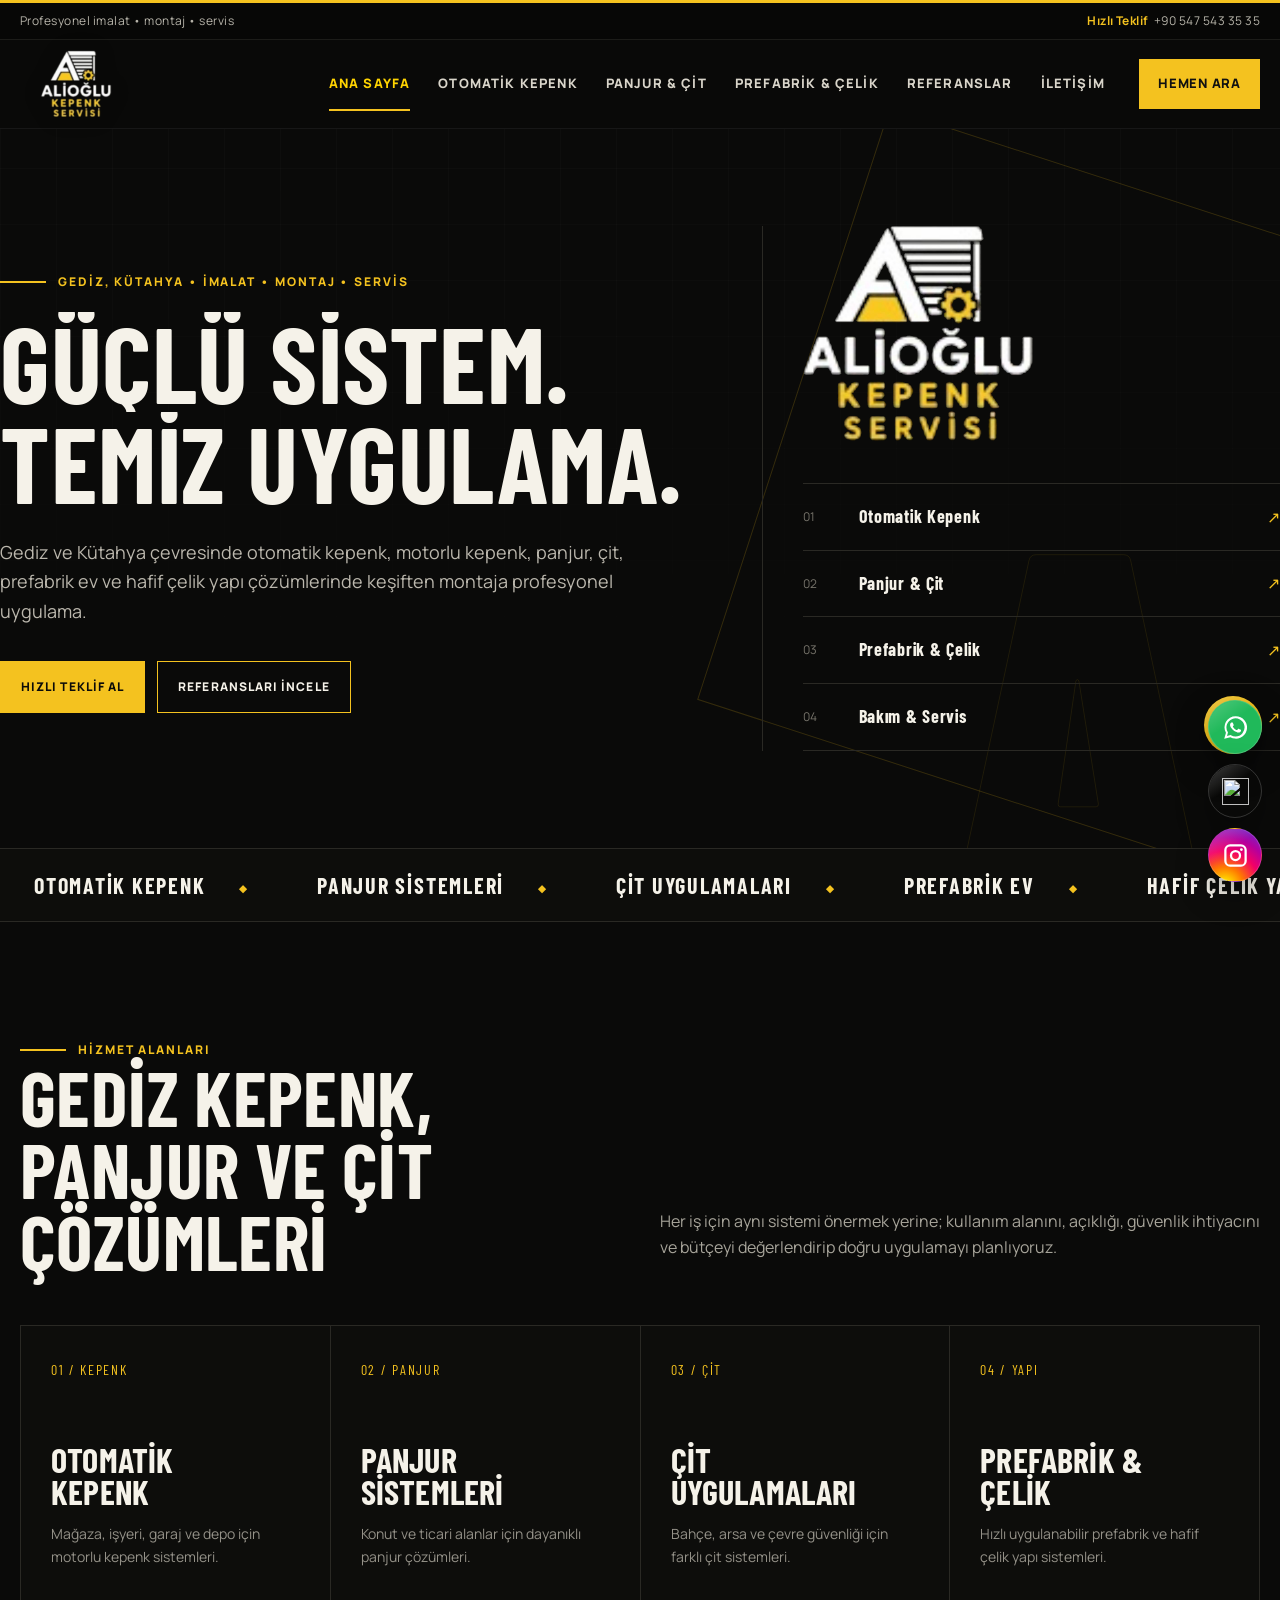
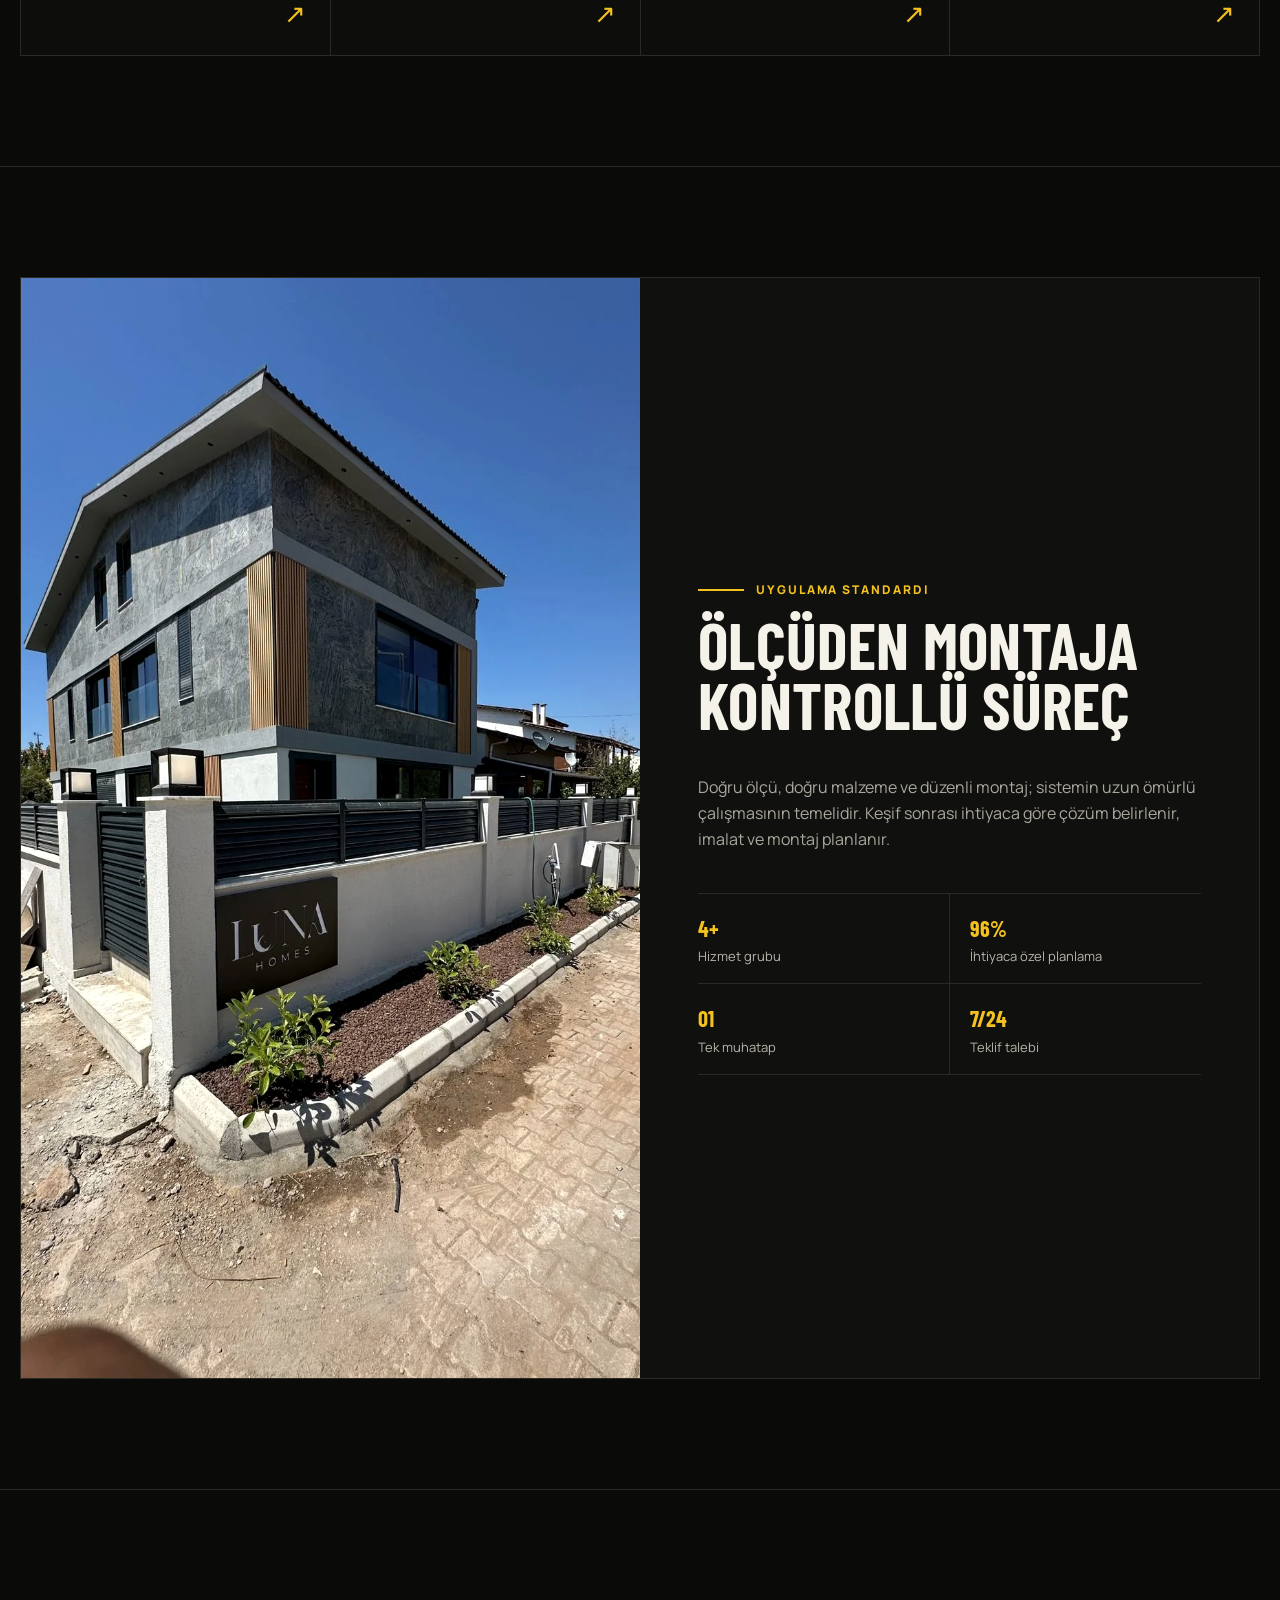
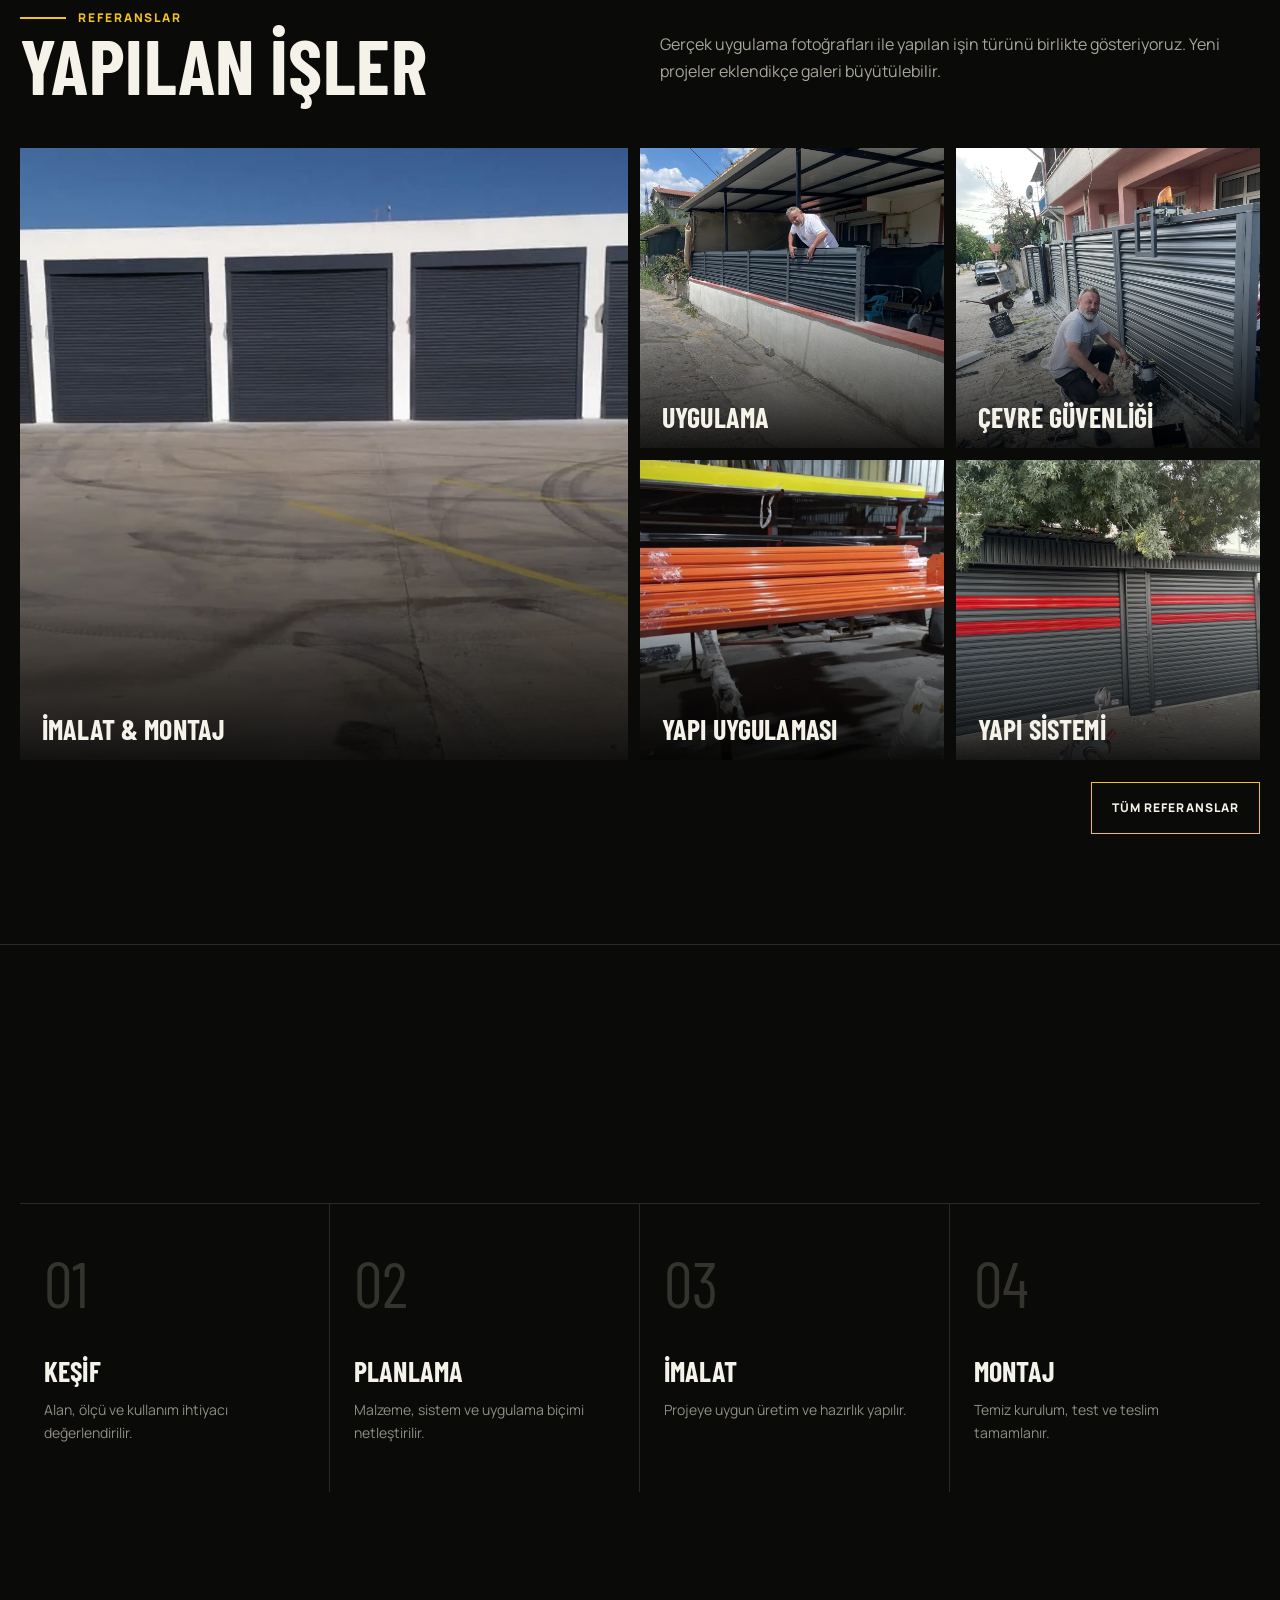
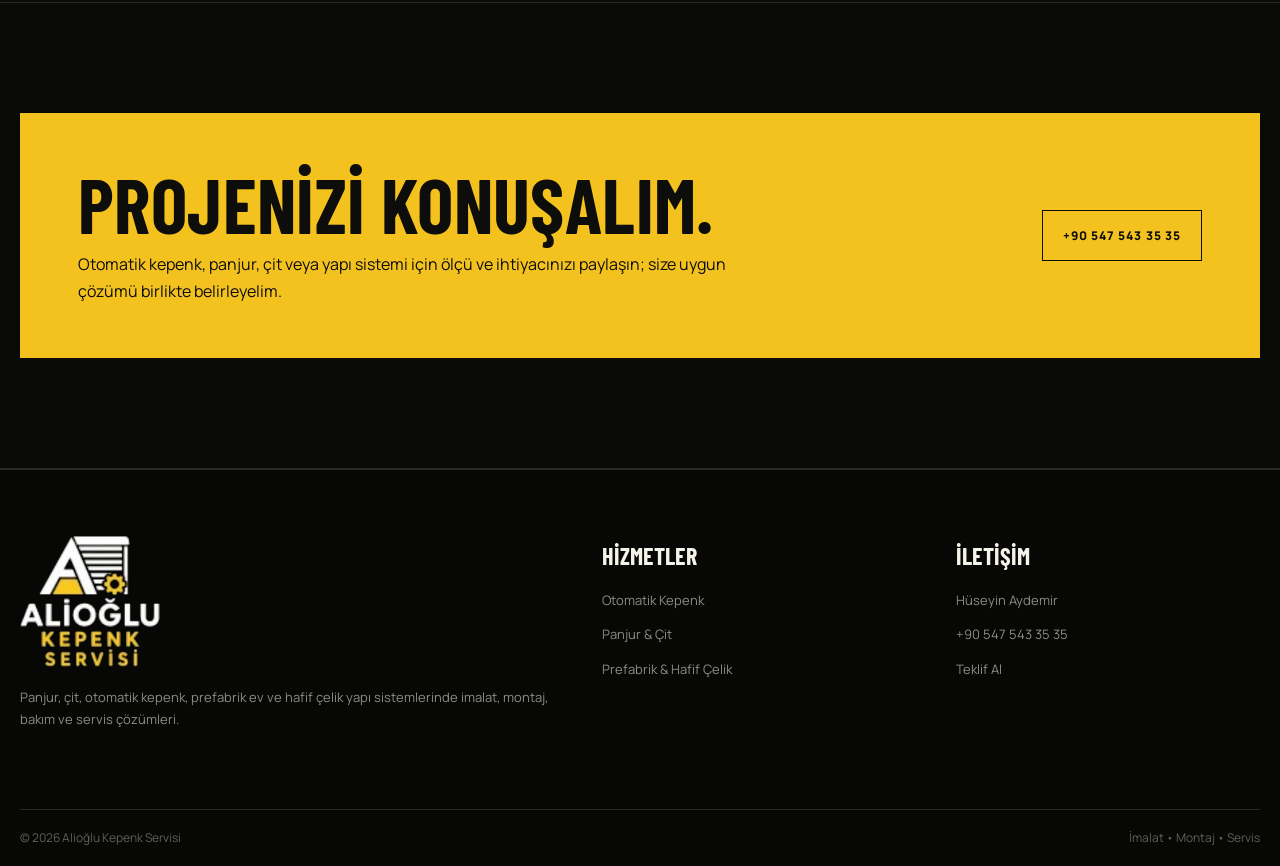
==== commit dd021fa5: "Add files via upload" ====
--- a/index.html
+++ b/index.html
@@ -1,9 +1,11 @@
-<!doctype html><html lang="tr"><head><meta charset="utf-8"><meta name="viewport" content="width=device-width,initial-scale=1,maximum-scale=1,user-scalable=no,viewport-fit=cover"><meta name="robots" content="index,follow,max-image-preview:large"><meta name="theme-color" content="#0a0a09"><link rel="stylesheet" href="assets/css/style.css"><title>Alioğlu Kepenk Servisi | Otomatik Kepenk, Panjur, Çit, Prefabrik & Çelik</title><meta name="description" content="Otomatik kepenk, panjur, çit, prefabrik ev ve hafif çelik yapı sistemlerinde imalat, montaj, servis ve bakım. Hızlı teklif: +90 547 543 35 35."><link rel="canonical" href="https://alanadiniz.com/"><script type="application/ld+json">{"@context":"https://schema.org","@type":"LocalBusiness","name":"Alioğlu Kepenk Servisi","telephone":"+90 547 543 35 35","founder":"Hüseyin Aydemir","url":"https://alanadiniz.com/","areaServed":"Türkiye","serviceType":["Otomatik kepenk imalat ve montaj","Panjur imalat ve montaj","Çit sistemleri","Prefabrik ev","Hafif çelik yapı sistemleri"]}</script></head><body><div class="topline"></div><div class="topbar"><div class="container"><span>Profesyonel imalat • montaj • servis</span><span><strong>Hızlı Teklif</strong> &nbsp;+90 547 543 35 35</span></div></div><header><div class="container nav"><a class="brand" href="index.html"><img src="assets/images/logo.png" alt="Alioğlu Kepenk Servisi"></a><nav class="navlinks"><a href="index.html">Ana Sayfa</a><a href="otomatik-kepenk.html">Otomatik Kepenk</a><a href="panjur-cit.html">Panjur & Çit</a><a href="prefabrik-celik.html">Prefabrik & Çelik</a><a href="referanslar.html">Referanslar</a><a href="iletisim.html">İletişim</a></nav><a class="nav-cta" href="tel:+905475433535">Hemen Ara</a><button class="menuBtn" aria-label="Menüyü aç" aria-expanded="false"><span class="bar"></span><span class="bar"></span><span class="bar"></span></button></div></header><main><section class="hero"><div class="big-a">A</div><div class="container hero-grid"><div><span class="kicker">İmalat • Montaj • Servis</span><h1><span class="line"><span>Güçlü Sistem.</span></span><span class="line"><span>Temiz Uygulama.</span></span></h1><p>Otomatik kepenk, panjur, çit, prefabrik ev ve hafif çelik yapı çözümlerinde keşiften teslimata profesyonel uygulama.</p><div class="hero-actions"><a class="btn primary" href="tel:+905475433535">Hızlı Teklif Al</a><a class="btn secondary" href="referanslar.html">Referansları İncele</a></div></div><aside class="hero-panel reveal-left"><img src="assets/images/logo.png" alt="Alioğlu Kepenk Servisi logo"><div class="service-line"><span>01</span><b>Otomatik Kepenk</b><i>↗</i></div><div class="service-line"><span>02</span><b>Panjur & Çit</b><i>↗</i></div><div class="service-line"><span>03</span><b>Prefabrik & Çelik</b><i>↗</i></div><div class="service-line"><span>04</span><b>Bakım & Servis</b><i>↗</i></div></aside></div></section><div class="marquee"><div class="marquee-track"><span>Otomatik Kepenk</span><span>Panjur Sistemleri</span><span>Çit Uygulamaları</span><span>Prefabrik Ev</span><span>Hafif Çelik Yapı</span><span>Montaj & Servis</span><span>Otomatik Kepenk</span><span>Panjur Sistemleri</span><span>Çit Uygulamaları</span><span>Prefabrik Ev</span><span>Hafif Çelik Yapı</span><span>Montaj & Servis</span></div></div>
-<section class="section"><div class="container"><div class="section-head reveal"><div><span class="kicker">Hizmet Alanları</span><h2 class="section-title">Sahaya Uygun Çözüm</h2></div><p class="section-copy">Her iş için aynı sistemi önermek yerine; kullanım alanını, açıklığı, güvenlik ihtiyacını ve bütçeyi değerlendirip doğru uygulamayı planlıyoruz.</p></div><div class="services-grid reveal"><a class="service-card" href="otomatik-kepenk.html"><span class="idx">01 / KEPENK</span><h3>Otomatik Kepenk</h3><p>Mağaza, işyeri, garaj ve depo için motorlu kepenk sistemleri.</p><span class="arrow">↗</span></a><a class="service-card" href="panjur-cit.html"><span class="idx">02 / PANJUR</span><h3>Panjur Sistemleri</h3><p>Konut ve ticari alanlar için dayanıklı panjur çözümleri.</p><span class="arrow">↗</span></a><a class="service-card" href="panjur-cit.html"><span class="idx">03 / ÇİT</span><h3>Çit Uygulamaları</h3><p>Bahçe, arsa ve çevre güvenliği için farklı çit sistemleri.</p><span class="arrow">↗</span></a><a class="service-card" href="prefabrik-celik.html"><span class="idx">04 / YAPI</span><h3>Prefabrik & Çelik</h3><p>Hızlı uygulanabilir prefabrik ve hafif çelik yapı sistemleri.</p><span class="arrow">↗</span></a></div></div></section>
-<section class="section"><div class="container"><div class="editorial reveal"><div class="media"><img src="assets/images/uygulama-standardi.webp" alt="Otomatik kepenk uygulaması"></div><div class="copy"><span class="kicker">Uygulama Standardı</span><h2>Ölçüden Montaja Kontrollü Süreç</h2><p>Doğru ölçü, doğru malzeme ve düzenli montaj; sistemin uzun ömürlü çalışmasının temelidir. Keşif sonrası ihtiyaca göre çözüm belirlenir, imalat ve montaj planlanır.</p><div class="specs"><div class="spec"><b data-count="4" data-suffix="+">0</b>Hizmet grubu</div><div class="spec"><b data-count="100" data-suffix="%">0</b>İhtiyaca özel planlama</div><div class="spec"><b>01</b>Tek muhatap</div><div class="spec"><b>7/24</b>Teklif talebi</div></div></div></div></div></section>
-<section class="section"><div class="container"><div class="section-head reveal"><div><span class="kicker">Referanslar</span><h2 class="section-title">Yapılan İşler</h2></div><p class="section-copy">Gerçek uygulama fotoğrafları ile yapılan işin türünü birlikte gösteriyoruz. Yeni projeler eklendikçe galeri büyütülebilir.</p></div><div class="refs reveal"><a class="ref" href="referanslar.html"><img src="assets/images/referans-2.webp" alt="Kepenk montaj referansı"><div class="ref-meta"><h3>İmalat & Montaj</h3></div></a><a class="ref" href="referanslar.html"><img src="assets/images/referans-3.webp" alt="Panjur referansı"><div class="ref-meta"><h3>Uygulama</h3></div></a><a class="ref" href="referanslar.html"><img src="assets/images/referans-4.webp" alt="Çit referansı"><div class="ref-meta"><h3>Çevre Güvenliği</h3></div></a><a class="ref" href="referanslar.html"><img src="assets/images/referans-5.webp" alt="Prefabrik referansı"><div class="ref-meta"><h3>Yapı Uygulaması</h3></div></a><a class="ref" href="referanslar.html"><img src="assets/images/referans-6.webp" alt="Hafif çelik referansı"><div class="ref-meta"><h3>Yapı Sistemi</h3></div></a></div><div class="refs-all"><a class="btn secondary" href="referanslar.html">Tüm Referanslar</a></div></div></section>
-<section class="section"><div class="container"><div class="section-head reveal"><div><span class="kicker">İş Akışı</span><h2 class="section-title">4 Adımda Teslim</h2></div><p class="section-copy">Karmaşık değil; net bir süreç. İhtiyacı anlıyoruz, doğru sistemi belirliyoruz ve uygulamayı kontrollü şekilde tamamlıyoruz.</p></div><div class="process reveal"><div class="step"><div class="no">01</div><h3>Keşif</h3><p>Alan, ölçü ve kullanım ihtiyacı değerlendirilir.</p></div><div class="step"><div class="no">02</div><h3>Planlama</h3><p>Malzeme, sistem ve uygulama biçimi netleştirilir.</p></div><div class="step"><div class="no">03</div><h3>İmalat</h3><p>Projeye uygun üretim ve hazırlık yapılır.</p></div><div class="step"><div class="no">04</div><h3>Montaj</h3><p>Temiz kurulum, test ve teslim tamamlanır.</p></div></div></div></section>
-<section class="section"><div class="container"><div class="cta-band reveal"><div><h2>Projenizi Konuşalım.</h2><p>Otomatik kepenk, panjur, çit veya yapı sistemi için ölçü ve ihtiyacınızı paylaşın; size uygun çözümü birlikte belirleyelim.</p></div><a class="btn" href="tel:+905475433535">+90 547 543 35 35</a></div></div></section></main><a class="floating-call" href="tel:+905475433535" aria-label="Telefon et"><img src="assets/icons/phone.svg" alt="" aria-hidden="true"></a><div class="social-float" aria-label="Hızlı iletişim">
-<a class="social-btn whatsapp" href="https://wa.me/905475433535" target="_blank" rel="noopener" aria-label="WhatsApp ile iletişim"><img src="assets/icons/whatsapp.svg" alt="" aria-hidden="true"></a>
-<a class="social-btn instagram" href="https://www.instagram.com/huseyinaydemirr43/" target="_blank" rel="noopener" aria-label="Instagram"><img src="assets/icons/instagram.svg" alt="" aria-hidden="true"></a>
-</div><footer><div class="container footer-main"><div><img class="footer-logo" src="assets/images/logo.png" alt="Alioğlu Kepenk Servisi"><p>Panjur, çit, otomatik kepenk, prefabrik ev ve hafif çelik yapı sistemlerinde imalat, montaj, bakım ve servis çözümleri.</p></div><div><h4>Hizmetler</h4><p><a href="otomatik-kepenk.html">Otomatik Kepenk</a></p><p><a href="panjur-cit.html">Panjur & Çit</a></p><p><a href="prefabrik-celik.html">Prefabrik & Hafif Çelik</a></p></div><div><h4>İletişim</h4><p>Hüseyin Aydemir</p><p><a href="tel:+905475433535">+90 547 543 35 35</a></p><p><a href="iletisim.html">Teklif Al</a></p></div></div><div class="container copyright"><span>© 2026 Alioğlu Kepenk Servisi</span><span>İmalat • Montaj • Servis</span></div></footer><script src="assets/js/main.js"></script></body></html>+<!DOCTYPE html>
+<html lang="tr"><head><meta charset="utf-8"/><meta content="width=device-width,initial-scale=1,maximum-scale=1,user-scalable=no,viewport-fit=cover" name="viewport"/><meta content="index,follow,max-image-preview:large" name="robots"/><meta content="#0a0a09" name="theme-color"/><link href="assets/css/style.css" rel="stylesheet"/><title>Gediz Kepenk | Otomatik Kepenk ve Panjur | Alioğlu Kepenk</title><meta content="Gediz kepenk, otomatik kepenk, motorlu kepenk, panjur ve çit sistemleri. Alioğlu Kepenk ile imalat, montaj, bakım ve servis için teklif alın." name="description"/><script type="application/ld+json">{"@context":"https://schema.org","@type":"HomeAndConstructionBusiness","@id":"https://alioglukepenk.com/#business","name":"Alioğlu Kepenk Servisi","url":"https://alioglukepenk.com/","telephone":"+905475433535","founder":{"@type":"Person","name":"Hüseyin Aydemir"},"address":{"@type":"PostalAddress","addressLocality":"Gediz","addressRegion":"Kütahya","addressCountry":"TR"},"areaServed":[{"@type":"Place","name":"Gediz, Kütahya"},{"@type":"AdministrativeArea","name":"Kütahya"}],"sameAs":["https://www.facebook.com/huseyin.aydemir.75873","https://www.instagram.com/huseyinaydemirr43/"],"hasOfferCatalog":{"@type":"OfferCatalog","name":"Hizmetler","itemListElement":[{"@type":"OfferCatalog","name":"Otomatik kepenk"},{"@type":"OfferCatalog","name":"Motorlu kepenk"},{"@type":"OfferCatalog","name":"Panjur sistemleri"},{"@type":"OfferCatalog","name":"Çit uygulamaları"},{"@type":"OfferCatalog","name":"Prefabrik ev"},{"@type":"OfferCatalog","name":"Hafif çelik yapı"}]}}</script><meta content="Gediz kepenk, Gediz otomatik kepenk, Kütahya kepenk, Gediz panjur, Alioğlu Kepenk" name="keywords"/><link href="https://alioglukepenk.com/" rel="canonical"/><meta content="website" property="og:type"/><meta content="tr_TR" property="og:locale"/><meta content="Alioğlu Kepenk Servisi" property="og:site_name"/><meta content="Gediz Kepenk | Otomatik Kepenk ve Panjur | Alioğlu Kepenk" property="og:title"/><meta content="Gediz kepenk, otomatik kepenk, motorlu kepenk, panjur ve çit sistemleri. Alioğlu Kepenk ile imalat, montaj, bakım ve servis için teklif alın." property="og:description"/><meta content="https://alioglukepenk.com/" property="og:url"/><meta content="https://alioglukepenk.com/assets/images/logo.png" property="og:image"/><meta content="summary_large_image" name="twitter:card"/></head><body><div class="topline"></div><div class="topbar"><div class="container"><span>Profesyonel imalat • montaj • servis</span><span><strong>Hızlı Teklif</strong>  +90 547 543 35 35</span></div></div><header><div class="container nav"><a class="brand" href="index.html"><img alt="Alioğlu Kepenk Servisi" src="assets/images/logo.png"/></a><nav class="navlinks"><a href="index.html">Ana Sayfa</a><a href="otomatik-kepenk.html">Otomatik Kepenk</a><a href="panjur-cit.html">Panjur &amp; Çit</a><a href="prefabrik-celik.html">Prefabrik &amp; Çelik</a><a href="referanslar.html">Referanslar</a><a href="iletisim.html">İletişim</a></nav><a class="nav-cta" href="tel:+905475433535">Hemen Ara</a><button aria-expanded="false" aria-label="Menüyü aç" class="menuBtn"><span class="bar"></span><span class="bar"></span><span class="bar"></span></button></div></header><main><section class="hero"><div class="big-a">A</div><div class="container hero-grid"><div><span class="kicker" data-cms="index_text_001">Gediz, Kütahya • İmalat • Montaj • Servis</span><h1><span class="line"><span>Güçlü Sistem.</span></span><span class="line"><span>Temiz Uygulama.</span></span></h1><p data-cms="index_heroText">Gediz ve Kütahya çevresinde otomatik kepenk, motorlu kepenk, panjur, çit, prefabrik ev ve hafif çelik yapı çözümlerinde keşiften montaja profesyonel uygulama.</p><div class="hero-actions"><a class="btn primary" href="tel:+905475433535">Hızlı Teklif Al</a><a class="btn secondary" href="referanslar.html">Referansları İncele</a></div></div><aside class="hero-panel reveal-left"><img alt="Alioğlu Kepenk Servisi logo" data-cms-img="index_image_01" src="assets/images/logo.png"/><div class="service-line"><span>01</span><b>Otomatik Kepenk</b><i>↗</i></div><div class="service-line"><span>02</span><b>Panjur &amp; Çit</b><i>↗</i></div><div class="service-line"><span>03</span><b>Prefabrik &amp; Çelik</b><i>↗</i></div><div class="service-line"><span>04</span><b>Bakım &amp; Servis</b><i>↗</i></div></aside></div></section><div class="marquee"><div class="marquee-track"><span>Otomatik Kepenk</span><span>Panjur Sistemleri</span><span>Çit Uygulamaları</span><span>Prefabrik Ev</span><span>Hafif Çelik Yapı</span><span>Montaj &amp; Servis</span><span>Otomatik Kepenk</span><span>Panjur Sistemleri</span><span>Çit Uygulamaları</span><span>Prefabrik Ev</span><span>Hafif Çelik Yapı</span><span>Montaj &amp; Servis</span></div></div>
+<section class="section"><div class="container"><div class="section-head reveal"><div><span class="kicker">Hizmet Alanları</span><h2 class="section-title" data-cms="index_text_003">Gediz Kepenk, Panjur ve Çit Çözümleri</h2></div><p class="section-copy" data-cms="index_text_004">Her iş için aynı sistemi önermek yerine; kullanım alanını, açıklığı, güvenlik ihtiyacını ve bütçeyi değerlendirip doğru uygulamayı planlıyoruz.</p></div><div class="services-grid reveal"><a class="service-card" href="otomatik-kepenk.html"><span class="idx">01 / KEPENK</span><h3 data-cms="index_text_005">Otomatik Kepenk</h3><p data-cms="index_text_006">Mağaza, işyeri, garaj ve depo için motorlu kepenk sistemleri.</p><span class="arrow">↗</span></a><a class="service-card" href="panjur-cit.html"><span class="idx">02 / PANJUR</span><h3 data-cms="index_text_007">Panjur Sistemleri</h3><p data-cms="index_text_008">Konut ve ticari alanlar için dayanıklı panjur çözümleri.</p><span class="arrow">↗</span></a><a class="service-card" href="panjur-cit.html"><span class="idx">03 / ÇİT</span><h3 data-cms="index_text_009">Çit Uygulamaları</h3><p data-cms="index_text_010">Bahçe, arsa ve çevre güvenliği için farklı çit sistemleri.</p><span class="arrow">↗</span></a><a class="service-card" href="prefabrik-celik.html"><span class="idx">04 / YAPI</span><h3 data-cms="index_text_011">Prefabrik &amp; Çelik</h3><p data-cms="index_text_012">Hızlı uygulanabilir prefabrik ve hafif çelik yapı sistemleri.</p><span class="arrow">↗</span></a></div></div></section>
+<section class="section"><div class="container"><div class="editorial reveal"><div class="media"><img alt="Otomatik kepenk uygulaması" data-cms-img="index_image_02" src="assets/images/uygulama-standardi.webp"/></div><div class="copy"><span class="kicker">Uygulama Standardı</span><h2 data-cms="index_text_013">Ölçüden Montaja Kontrollü Süreç</h2><p data-cms="index_text_014">Doğru ölçü, doğru malzeme ve düzenli montaj; sistemin uzun ömürlü çalışmasının temelidir. Keşif sonrası ihtiyaca göre çözüm belirlenir, imalat ve montaj planlanır.</p><div class="specs"><div class="spec"><b data-count="4" data-suffix="+">0</b>Hizmet grubu</div><div class="spec"><b data-count="100" data-suffix="%">0</b>İhtiyaca özel planlama</div><div class="spec"><b>01</b>Tek muhatap</div><div class="spec"><b>7/24</b>Teklif talebi</div></div></div></div></div></section>
+<section class="section"><div class="container"><div class="section-head reveal"><div><span class="kicker">Referanslar</span><h2 class="section-title" data-cms="index_text_015">Yapılan İşler</h2></div><p class="section-copy" data-cms="index_text_016">Gerçek uygulama fotoğrafları ile yapılan işin türünü birlikte gösteriyoruz. Yeni projeler eklendikçe galeri büyütülebilir.</p></div><div class="refs reveal"><a class="ref" href="referanslar.html"><img alt="Kepenk montaj referansı" data-cms-img="index_image_03" src="assets/images/referans-2.webp"/><div class="ref-meta"><h3 data-cms="index_text_017">İmalat &amp; Montaj</h3></div></a><a class="ref" href="referanslar.html"><img alt="Panjur referansı" data-cms-img="index_image_04" src="assets/images/referans-3.webp"/><div class="ref-meta"><h3>Uygulama</h3></div></a><a class="ref" href="referanslar.html"><img alt="Çit referansı" data-cms-img="index_image_05" src="assets/images/referans-4.webp"/><div class="ref-meta"><h3 data-cms="index_text_018">Çevre Güvenliği</h3></div></a><a class="ref" href="referanslar.html"><img alt="Prefabrik referansı" data-cms-img="index_image_06" src="assets/images/referans-5.webp"/><div class="ref-meta"><h3 data-cms="index_text_019">Yapı Uygulaması</h3></div></a><a class="ref" href="referanslar.html"><img alt="Hafif çelik referansı" data-cms-img="index_image_07" src="assets/images/referans-6.webp"/><div class="ref-meta"><h3 data-cms="index_text_020">Yapı Sistemi</h3></div></a></div><div class="refs-all"><a class="btn secondary" href="referanslar.html">Tüm Referanslar</a></div></div></section>
+<section class="section"><div class="container"><div class="section-head reveal"><div><span class="kicker">İş Akışı</span><h2 class="section-title" data-cms="index_text_021">4 Adımda Teslim</h2></div><p class="section-copy" data-cms="index_text_022">Karmaşık değil; net bir süreç. İhtiyacı anlıyoruz, doğru sistemi belirliyoruz ve uygulamayı kontrollü şekilde tamamlıyoruz.</p></div><div class="process reveal"><div class="step"><div class="no">01</div><h3>Keşif</h3><p data-cms="index_text_023">Alan, ölçü ve kullanım ihtiyacı değerlendirilir.</p></div><div class="step"><div class="no">02</div><h3>Planlama</h3><p data-cms="index_text_024">Malzeme, sistem ve uygulama biçimi netleştirilir.</p></div><div class="step"><div class="no">03</div><h3>İmalat</h3><p data-cms="index_text_025">Projeye uygun üretim ve hazırlık yapılır.</p></div><div class="step"><div class="no">04</div><h3>Montaj</h3><p data-cms="index_text_026">Temiz kurulum, test ve teslim tamamlanır.</p></div></div></div></section>
+<section class="section"><div class="container"><div class="cta-band reveal"><div><h2 data-cms="index_text_027">Projenizi Konuşalım.</h2><p data-cms="index_text_028">Otomatik kepenk, panjur, çit veya yapı sistemi için ölçü ve ihtiyacınızı paylaşın; size uygun çözümü birlikte belirleyelim.</p></div><a class="btn" href="tel:+905475433535">+90 547 543 35 35</a></div></div></section></main><a aria-label="Telefon et" class="floating-call" href="tel:+905475433535"><img alt="" aria-hidden="true" src="assets/icons/phone.svg"/></a><div aria-label="Hızlı iletişim" class="social-float">
+<a aria-label="WhatsApp ile iletişim" class="social-btn whatsapp" href="https://wa.me/905475433535" rel="noopener" target="_blank"><img alt="" aria-hidden="true" src="assets/icons/whatsapp.svg"/></a>
+<a aria-label="Facebook" class="social-btn facebook" href="https://www.facebook.com/huseyin.aydemir.75873" rel="noopener noreferrer" target="_blank"><img alt="" aria-hidden="true" src="assets/icons/facebook.svg"/></a>
+<a aria-label="Instagram" class="social-btn instagram" href="https://www.instagram.com/huseyinaydemirr43/" rel="noopener" target="_blank"><img alt="" aria-hidden="true" src="assets/icons/instagram.svg"/></a>
+</div><footer><div class="container footer-main"><div><img alt="Alioğlu Kepenk Servisi" class="footer-logo" src="assets/images/logo.png"/><p>Panjur, çit, otomatik kepenk, prefabrik ev ve hafif çelik yapı sistemlerinde imalat, montaj, bakım ve servis çözümleri.</p></div><div><h4>Hizmetler</h4><p><a href="otomatik-kepenk.html">Otomatik Kepenk</a></p><p><a href="panjur-cit.html">Panjur &amp; Çit</a></p><p><a href="prefabrik-celik.html">Prefabrik &amp; Hafif Çelik</a></p></div><div><h4>İletişim</h4><p>Hüseyin Aydemir</p><p><a href="tel:+905475433535">+90 547 543 35 35</a></p><p><a href="iletisim.html">Teklif Al</a></p></div></div><div class="container copyright"><span>© 2026 Alioğlu Kepenk Servisi</span><span>İmalat • Montaj • Servis</span></div></footer><script src="assets/js/main.js"></script><script src="assets/js/firebase-config.js"></script><script src="assets/js/cms-public.js"></script><script src="assets/js/cms-extra.js"></script></body></html>
